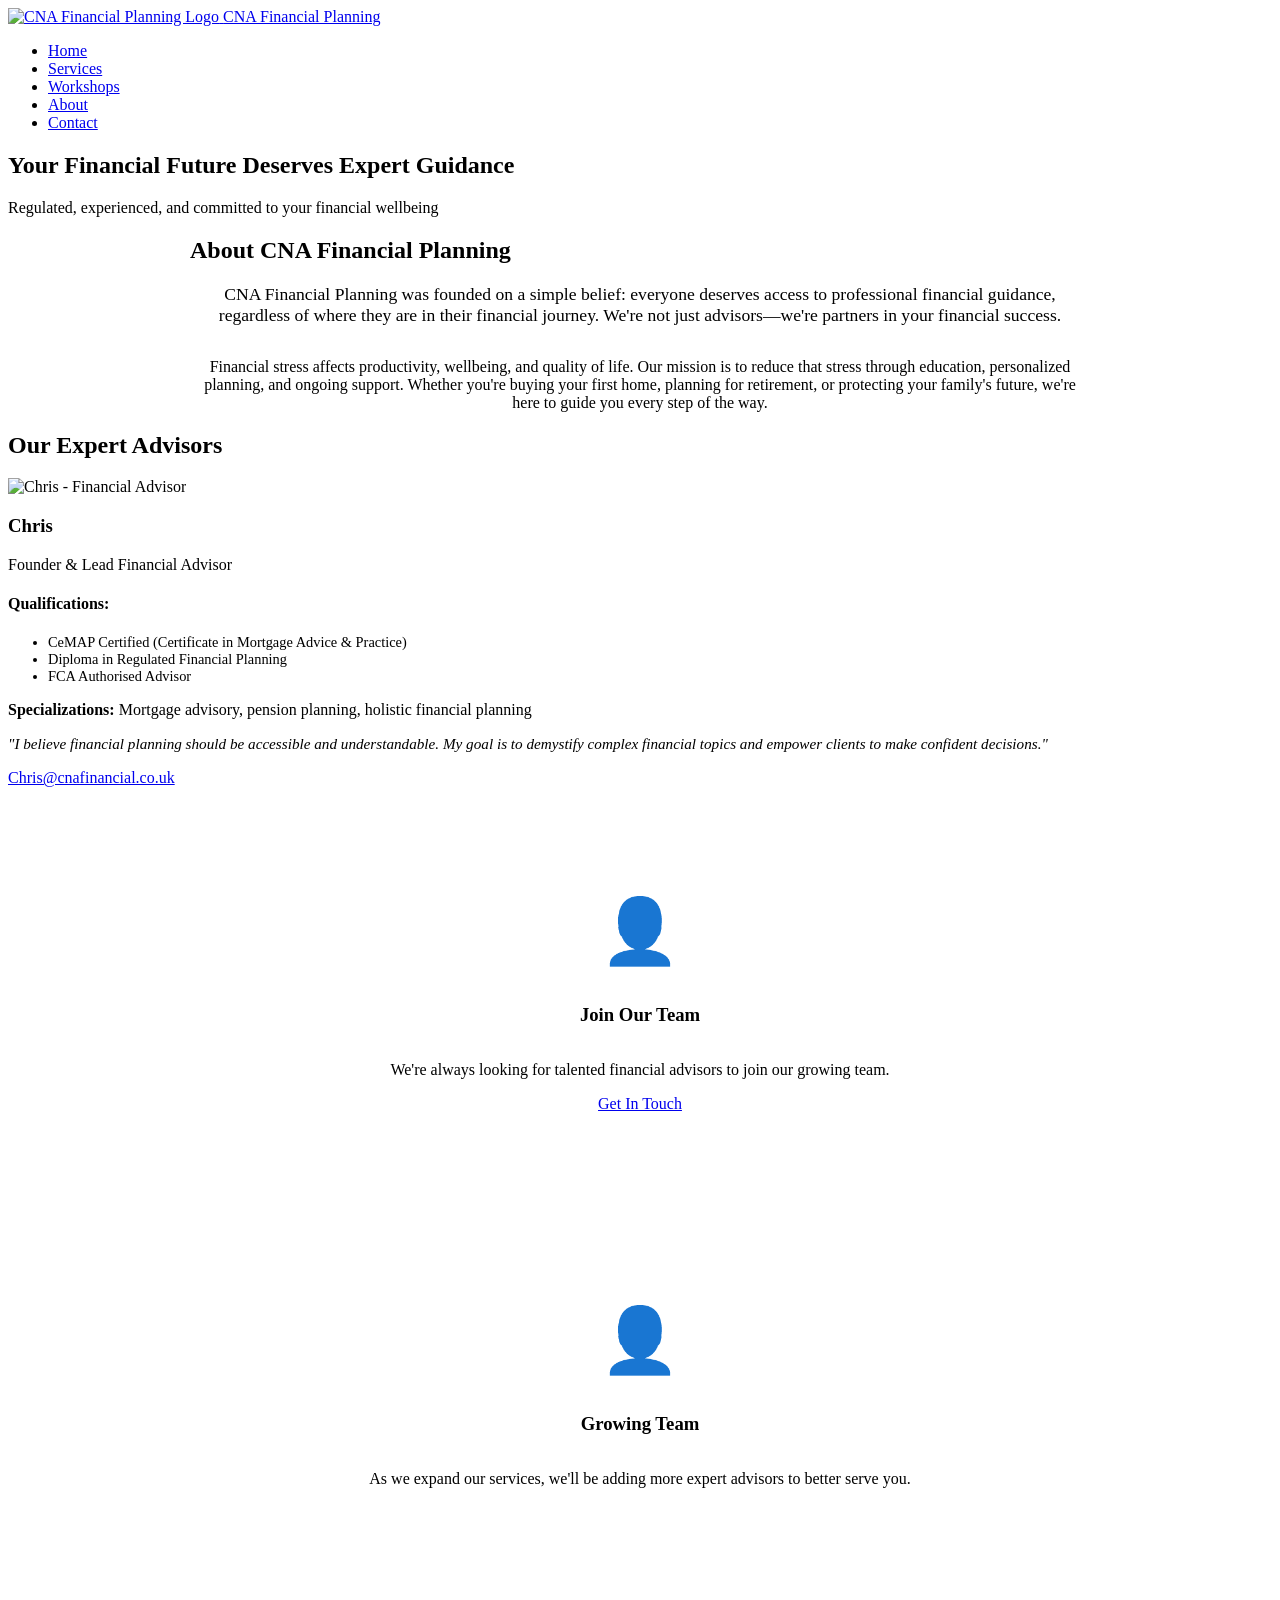
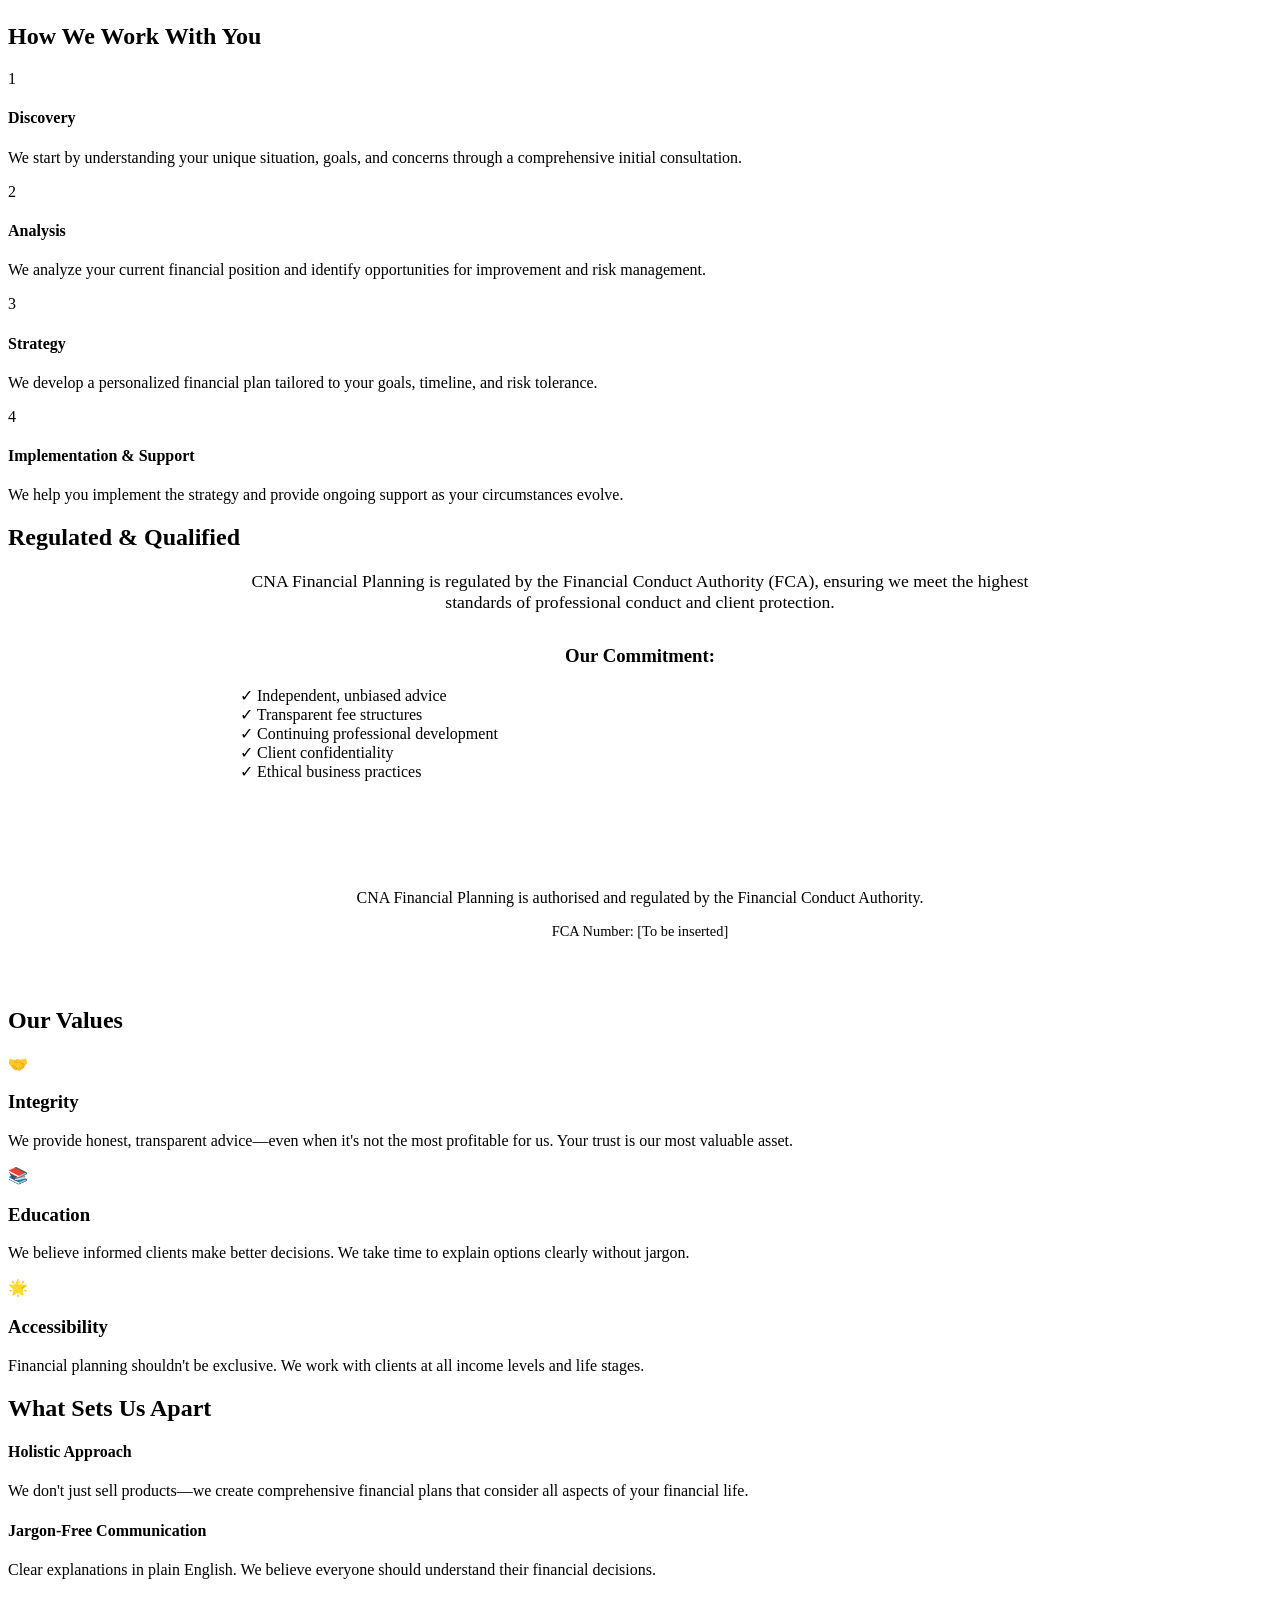
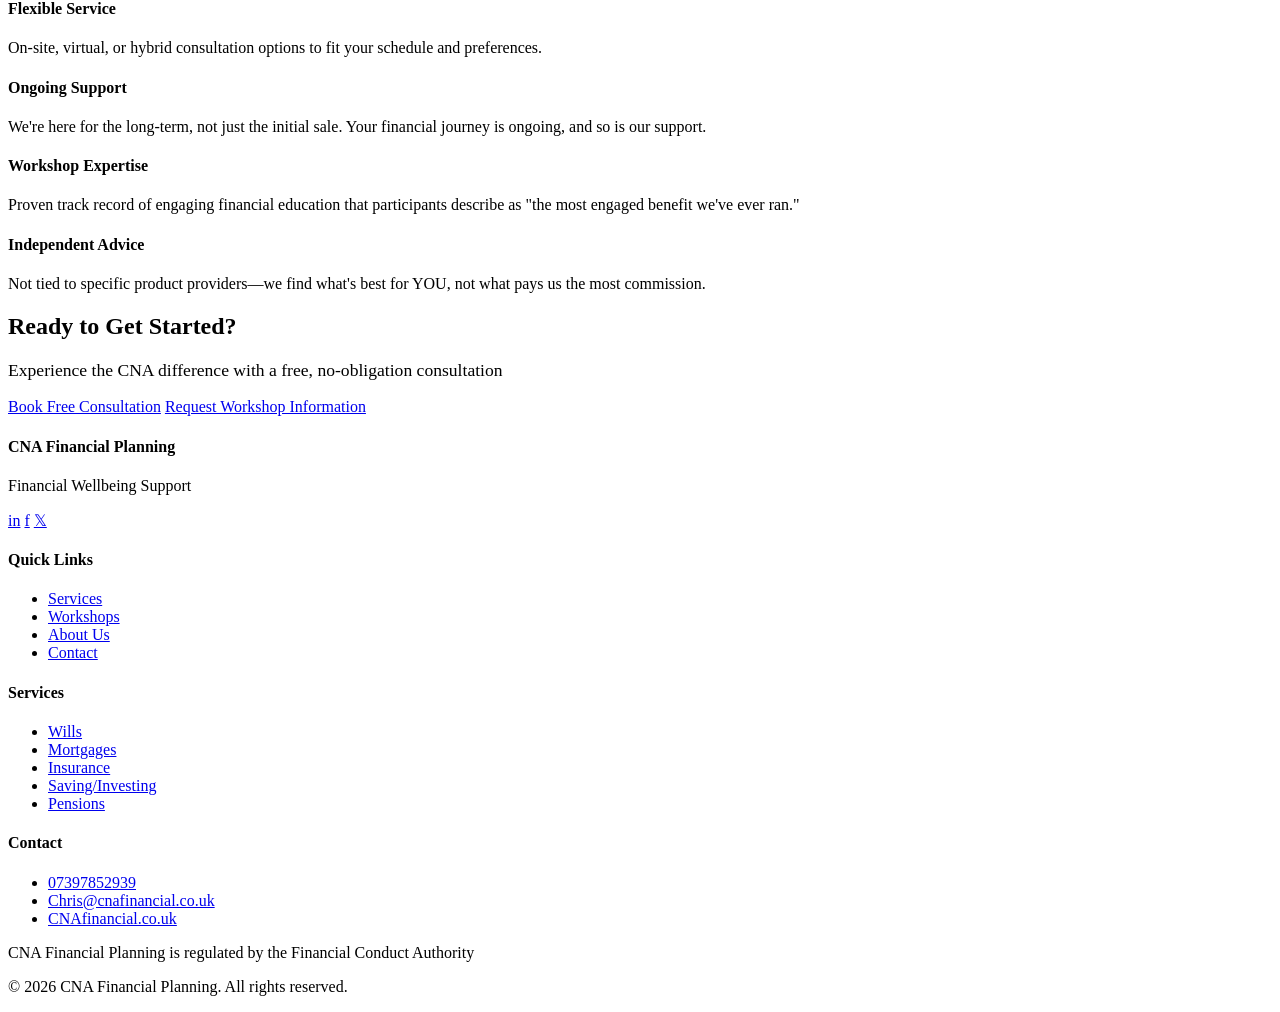
==== about.html @ c1f5520b "Add files via upload" ====
<!DOCTYPE html>
<html lang="en">
<head>
    <meta charset="UTF-8">
    <meta name="viewport" content="width=device-width, initial-scale=1.0">
    <meta name="description" content="About CNA Financial Planning - FCA regulated financial advisors committed to reducing financial stress through expert guidance and education.">
    <title>About Us | CNA Financial Planning</title>
    <link rel="stylesheet" href="css/styles.css">
    <link href="https://fonts.googleapis.com/css2?family=Montserrat:wght@700&family=Open+Sans:wght@400;600;700&display=swap" rel="stylesheet">
</head>
<body>
    <!-- Header & Navigation -->
    <header class="header">
        <div class="nav-container">
            <a href="index.html" class="logo">
                <img src="images/logo.png" alt="CNA Financial Planning Logo">
                <span>CNA Financial Planning</span>
            </a>
            <nav>
                <div class="nav-toggle">
                    <span></span>
                    <span></span>
                    <span></span>
                </div>
                <ul class="nav-menu">
                    <li><a href="index.html">Home</a></li>
                    <li><a href="services.html">Services</a></li>
                    <li><a href="workshops.html">Workshops</a></li>
                    <li><a href="about.html">About</a></li>
                    <li><a href="contact.html">Contact</a></li>
                </ul>
            </nav>
        </div>
    </header>

    <!-- Hero Section -->
    <section class="hero">
        <div class="container">
            <h1>Your Financial Future Deserves Expert Guidance</h1>
            <p>Regulated, experienced, and committed to your financial wellbeing</p>
        </div>
    </section>

    <!-- Our Story -->
    <section class="section">
        <div class="container">
            <div style="max-width: 900px; margin: 0 auto;">
                <h2 class="text-center mb-3">About CNA Financial Planning</h2>
                <p style="font-size: 1.1rem; text-align: center; color: var(--medium-grey);">
                    CNA Financial Planning was founded on a simple belief: everyone deserves access to professional financial guidance, regardless of where they are in their financial journey. We're not just advisors—we're partners in your financial success.
                </p>
                <p style="text-align: center; margin-top: 2rem;">
                    Financial stress affects productivity, wellbeing, and quality of life. Our mission is to reduce that stress through education, personalized planning, and ongoing support. Whether you're buying your first home, planning for retirement, or protecting your family's future, we're here to guide you every step of the way.
                </p>
            </div>
        </div>
    </section>

    <!-- Meet the Team -->
    <section class="section section-light">
        <div class="container">
            <h2 class="text-center mb-3">Our Expert Advisors</h2>
            
            <div class="grid grid-3">
                <div class="team-card card">
                    <img src="images/team-chris.jpg" alt="Chris - Financial Advisor" class="team-photo">
                    <h3 class="team-name">Chris</h3>
                    <p class="team-title">Founder & Lead Financial Advisor</p>
                    
                    <h4>Qualifications:</h4>
                    <ul style="text-align: left; font-size: 0.9rem;">
                        <li>CeMAP Certified (Certificate in Mortgage Advice & Practice)</li>
                        <li>Diploma in Regulated Financial Planning</li>
                        <li>FCA Authorised Advisor</li>
                    </ul>
                    
                    <p class="team-bio" style="margin-top: 1rem;">
                        <strong>Specializations:</strong> Mortgage advisory, pension planning, holistic financial planning
                    </p>
                    
                    <p style="font-style: italic; margin-top: 1rem; font-size: 0.95rem;">
                        "I believe financial planning should be accessible and understandable. My goal is to demystify complex financial topics and empower clients to make confident decisions."
                    </p>
                    
                    <p style="margin-top: 1rem;">
                        <a href="mailto:Chris@cnafinancial.co.uk">Chris@cnafinancial.co.uk</a>
                    </p>
                </div>

                <!-- Placeholder for additional team members -->
                <div class="team-card card" style="display: flex; flex-direction: column; justify-content: center; align-items: center; min-height: 400px; background-color: var(--light-grey);">
                    <div style="font-size: 4rem; color: var(--light-blue); margin-bottom: 1rem;">👤</div>
                    <h3>Join Our Team</h3>
                    <p>We're always looking for talented financial advisors to join our growing team.</p>
                    <a href="contact.html" class="btn btn-primary mt-2">Get In Touch</a>
                </div>

                <div class="team-card card" style="display: flex; flex-direction: column; justify-content: center; align-items: center; min-height: 400px; background-color: var(--light-grey);">
                    <div style="font-size: 4rem; color: var(--light-blue); margin-bottom: 1rem;">👤</div>
                    <h3>Growing Team</h3>
                    <p>As we expand our services, we'll be adding more expert advisors to better serve you.</p>
                </div>
            </div>
        </div>
    </section>

    <!-- Our Approach -->
    <section class="section">
        <div class="container">
            <h2 class="text-center mb-3">How We Work With You</h2>
            
            <div class="process-steps">
                <div class="step">
                    <div class="step-number">1</div>
                    <h4>Discovery</h4>
                    <p>We start by understanding your unique situation, goals, and concerns through a comprehensive initial consultation.</p>
                </div>
                
                <div class="step">
                    <div class="step-number">2</div>
                    <h4>Analysis</h4>
                    <p>We analyze your current financial position and identify opportunities for improvement and risk management.</p>
                </div>
                
                <div class="step">
                    <div class="step-number">3</div>
                    <h4>Strategy</h4>
                    <p>We develop a personalized financial plan tailored to your goals, timeline, and risk tolerance.</p>
                </div>
                
                <div class="step">
                    <div class="step-number">4</div>
                    <h4>Implementation & Support</h4>
                    <p>We help you implement the strategy and provide ongoing support as your circumstances evolve.</p>
                </div>
            </div>
        </div>
    </section>

    <!-- Credentials -->
    <section class="section section-navy">
        <div class="container">
            <h2 class="text-center mb-3">Regulated & Qualified</h2>
            
            <div style="max-width: 800px; margin: 0 auto; text-align: center;">
                <p style="font-size: 1.1rem; margin-bottom: 2rem;">
                    CNA Financial Planning is regulated by the Financial Conduct Authority (FCA), ensuring we meet the highest standards of professional conduct and client protection.
                </p>
                
                <div class="grid grid-2" style="margin-top: 2rem;">
                    <div>
                        <h3>Our Commitment:</h3>
                        <ul style="text-align: left; list-style: none; padding-left: 0;">
                            <li>✓ Independent, unbiased advice</li>
                            <li>✓ Transparent fee structures</li>
                            <li>✓ Continuing professional development</li>
                            <li>✓ Client confidentiality</li>
                            <li>✓ Ethical business practices</li>
                        </ul>
                    </div>
                    
                    <div>
                        <div style="background-color: rgba(255,255,255,0.1); padding: 2rem; border-radius: 6px;">
                            <h4 style="color: white;">Regulatory Statement</h4>
                            <p>CNA Financial Planning is authorised and regulated by the Financial Conduct Authority.</p>
                            <p style="font-size: 0.9rem; margin-top: 1rem;">
                                FCA Number: [To be inserted]
                            </p>
                        </div>
                    </div>
                </div>
            </div>
        </div>
    </section>

    <!-- Values -->
    <section class="section">
        <div class="container">
            <h2 class="text-center mb-3">Our Values</h2>
            
            <div class="grid grid-3">
                <div class="card">
                    <div class="card-icon">🤝</div>
                    <h3>Integrity</h3>
                    <p>We provide honest, transparent advice—even when it's not the most profitable for us. Your trust is our most valuable asset.</p>
                </div>
                
                <div class="card">
                    <div class="card-icon">📚</div>
                    <h3>Education</h3>
                    <p>We believe informed clients make better decisions. We take time to explain options clearly without jargon.</p>
                </div>
                
                <div class="card">
                    <div class="card-icon">🌟</div>
                    <h3>Accessibility</h3>
                    <p>Financial planning shouldn't be exclusive. We work with clients at all income levels and life stages.</p>
                </div>
            </div>
        </div>
    </section>

    <!-- Why Choose CNA -->
    <section class="section section-light">
        <div class="container">
            <h2 class="text-center mb-3">What Sets Us Apart</h2>
            
            <div class="grid grid-3">
                <div class="card">
                    <h4>Holistic Approach</h4>
                    <p>We don't just sell products—we create comprehensive financial plans that consider all aspects of your financial life.</p>
                </div>
                
                <div class="card">
                    <h4>Jargon-Free Communication</h4>
                    <p>Clear explanations in plain English. We believe everyone should understand their financial decisions.</p>
                </div>
                
                <div class="card">
                    <h4>Flexible Service</h4>
                    <p>On-site, virtual, or hybrid consultation options to fit your schedule and preferences.</p>
                </div>
                
                <div class="card">
                    <h4>Ongoing Support</h4>
                    <p>We're here for the long-term, not just the initial sale. Your financial journey is ongoing, and so is our support.</p>
                </div>
                
                <div class="card">
                    <h4>Workshop Expertise</h4>
                    <p>Proven track record of engaging financial education that participants describe as "the most engaged benefit we've ever ran."</p>
                </div>
                
                <div class="card">
                    <h4>Independent Advice</h4>
                    <p>Not tied to specific product providers—we find what's best for YOU, not what pays us the most commission.</p>
                </div>
            </div>
        </div>
    </section>

    <!-- CTA -->
    <section class="section section-navy">
        <div class="container text-center">
            <h2 class="mb-2">Ready to Get Started?</h2>
            <p class="mb-3" style="font-size: 1.1rem;">Experience the CNA difference with a free, no-obligation consultation</p>
            <div class="hero-buttons">
                <a href="contact.html" class="btn btn-primary">Book Free Consultation</a>
                <a href="workshops.html" class="btn btn-white">Request Workshop Information</a>
            </div>
        </div>
    </section>

    <!-- Footer -->
    <footer class="footer">
        <div class="container">
            <div class="footer-content">
                <div>
                    <h4>CNA Financial Planning</h4>
                    <p>Financial Wellbeing Support</p>
                    <div class="social-links">
                        <a href="#" aria-label="LinkedIn">in</a>
                        <a href="#" aria-label="Facebook">f</a>
                        <a href="#" aria-label="Twitter">𝕏</a>
                    </div>
                </div>
                <div>
                    <h4>Quick Links</h4>
                    <ul>
                        <li><a href="services.html">Services</a></li>
                        <li><a href="workshops.html">Workshops</a></li>
                        <li><a href="about.html">About Us</a></li>
                        <li><a href="contact.html">Contact</a></li>
                    </ul>
                </div>
                <div>
                    <h4>Services</h4>
                    <ul>
                        <li><a href="services.html#wills">Wills</a></li>
                        <li><a href="services.html#mortgages">Mortgages</a></li>
                        <li><a href="services.html#insurance">Insurance</a></li>
                        <li><a href="services.html#investing">Saving/Investing</a></li>
                        <li><a href="services.html#pensions">Pensions</a></li>
                    </ul>
                </div>
                <div>
                    <h4>Contact</h4>
                    <ul>
                        <li><a href="tel:07397852939">07397852939</a></li>
                        <li><a href="mailto:Chris@cnafinancial.co.uk">Chris@cnafinancial.co.uk</a></li>
                        <li><a href="https://CNAfinancial.co.uk">CNAfinancial.co.uk</a></li>
                    </ul>
                </div>
            </div>
            <div class="footer-bottom">
                <p>CNA Financial Planning is regulated by the Financial Conduct Authority</p>
                <p>&copy; 2026 CNA Financial Planning. All rights reserved.</p>
            </div>
        </div>
    </footer>

    <script src="js/script.js"></script>
</body>
</html>
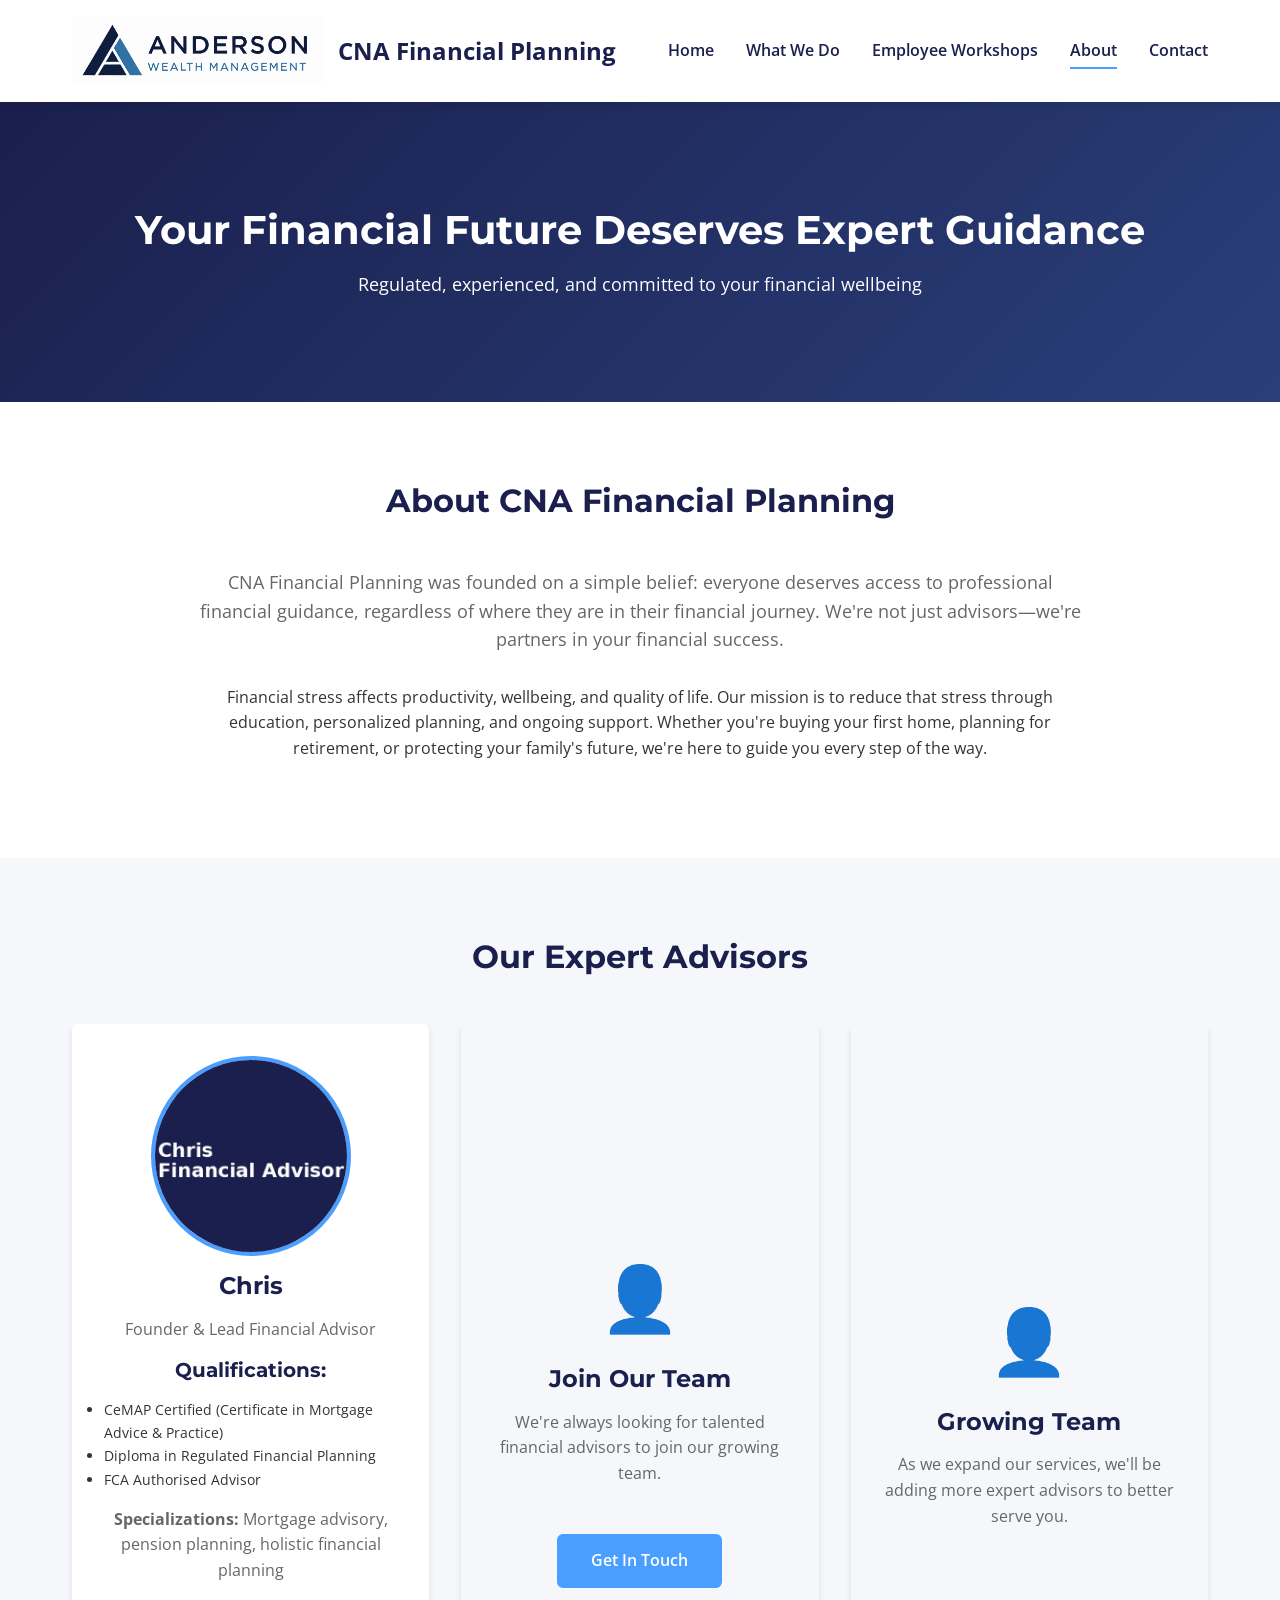
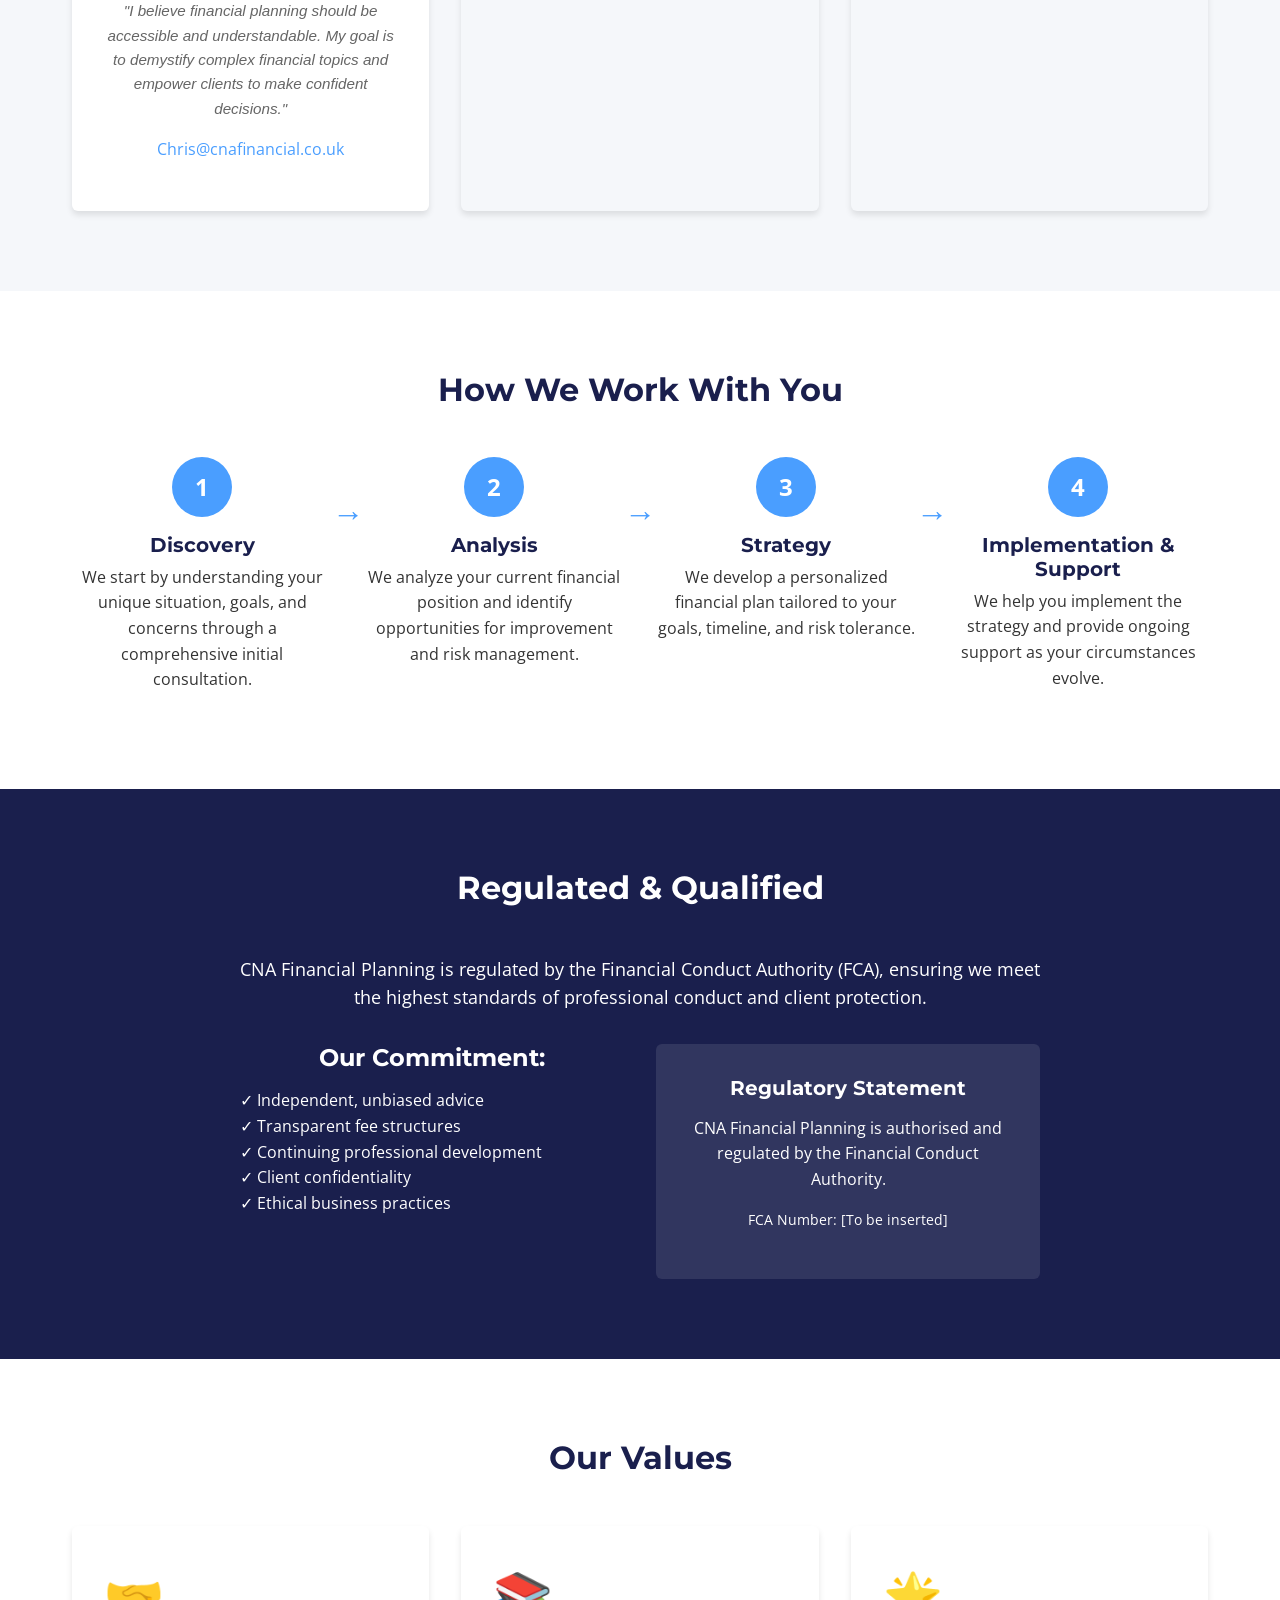
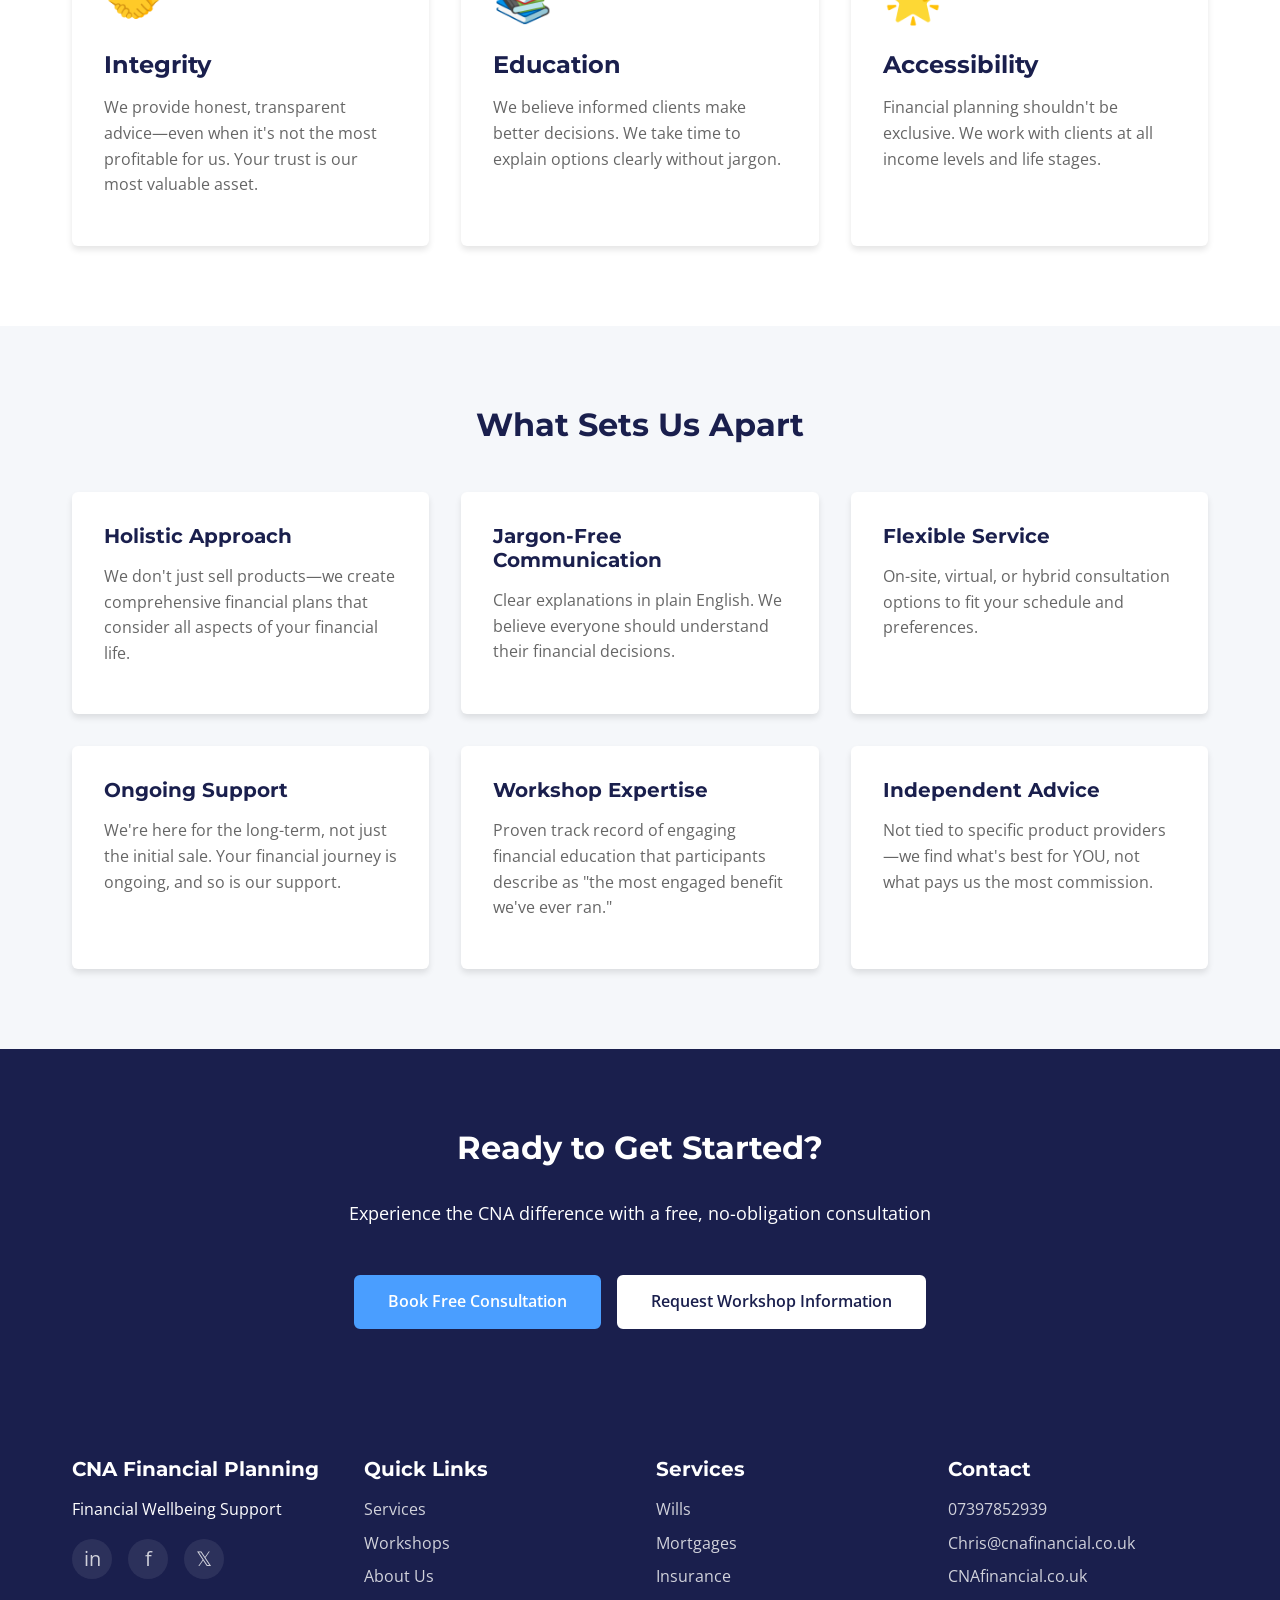
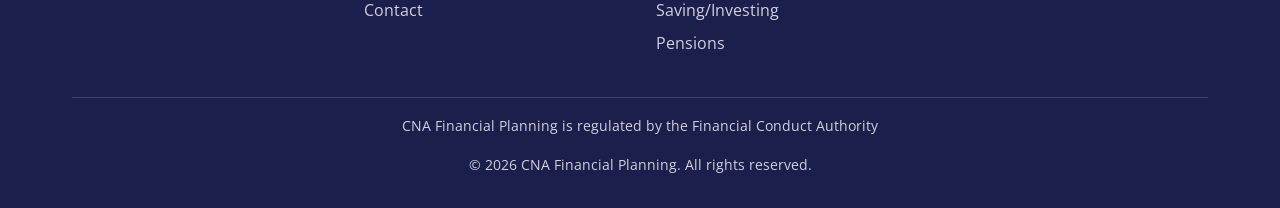
==== commit 35f50bbf: "Add files via upload" ====
--- a/about.html
+++ b/about.html
@@ -24,8 +24,8 @@
                 </div>
                 <ul class="nav-menu">
                     <li><a href="index.html">Home</a></li>
-                    <li><a href="services.html">Services</a></li>
-                    <li><a href="workshops.html">Workshops</a></li>
+                    <li><a href="services.html">What We Do</a></li>
+                    <li><a href="workshops.html">Employee Workshops</a></li>
                     <li><a href="about.html">About</a></li>
                     <li><a href="contact.html">Contact</a></li>
                 </ul>
--- a/css/styles.css
+++ b/css/styles.css
@@ -0,0 +1,932 @@
+/* Anderson Wealth Management - Main Stylesheet */
+
+/* ===== CSS VARIABLES ===== */
+:root {
+    --primary-navy: #1a1f4d;
+    --white: #ffffff;
+    --light-blue: #4a9eff;
+    --light-grey: #f5f7fa;
+    --dark-grey: #333333;
+    --medium-grey: #666666;
+    --border-radius: 6px;
+    --transition: all 0.3s ease;
+}
+
+/* ===== RESET & BASE STYLES ===== */
+* {
+    margin: 0;
+    padding: 0;
+    box-sizing: border-box;
+}
+
+body {
+    font-family: 'Open Sans', 'Segoe UI', Tahoma, Geneva, Verdana, sans-serif;
+    color: var(--dark-grey);
+    line-height: 1.6;
+    font-size: 16px;
+}
+
+h1, h2, h3, h4, h5, h6 {
+    font-family: 'Montserrat', 'Arial', sans-serif;
+    font-weight: 700;
+    line-height: 1.2;
+    margin-bottom: 1rem;
+    color: var(--primary-navy);
+}
+
+h1 { font-size: 2.5rem; }
+h2 { font-size: 2rem; }
+h3 { font-size: 1.5rem; }
+h4 { font-size: 1.25rem; }
+
+p { margin-bottom: 1rem; }
+
+a {
+    color: var(--light-blue);
+    text-decoration: none;
+    transition: var(--transition);
+}
+
+a:hover {
+    color: var(--primary-navy);
+}
+
+img {
+    max-width: 100%;
+    height: auto;
+    display: block;
+}
+
+/* ===== HEADER & NAVIGATION ===== */
+.header {
+    background-color: var(--white);
+    box-shadow: 0 2px 10px rgba(0,0,0,0.1);
+    position: sticky;
+    top: 0;
+    z-index: 1000;
+    padding: 1rem 0;
+}
+
+.nav-container {
+    max-width: 1200px;
+    margin: 0 auto;
+    padding: 0 2rem;
+    display: flex;
+    justify-content: space-between;
+    align-items: center;
+}
+
+.logo {
+    display: flex;
+    align-items: center;
+    font-size: 1.5rem;
+    font-weight: 700;
+    color: var(--primary-navy);
+}
+
+.logo img {
+    height: 50px;
+    margin-right: 0.75rem;
+}
+
+@media (min-width: 768px) {
+    .logo img {
+        height: 70px;
+    }
+}
+
+.nav-menu {
+    display: flex;
+    list-style: none;
+    gap: 2rem;
+    align-items: center;
+}
+
+.nav-menu a {
+    color: var(--primary-navy);
+    font-weight: 600;
+    padding: 0.5rem 0;
+    position: relative;
+}
+
+.nav-menu a::after {
+    content: '';
+    position: absolute;
+    bottom: 0;
+    left: 0;
+    width: 0;
+    height: 2px;
+    background-color: var(--light-blue);
+    transition: var(--transition);
+}
+
+.nav-menu a:hover::after,
+.nav-menu a.active::after {
+    width: 100%;
+}
+
+.nav-toggle {
+    display: none;
+    flex-direction: column;
+    cursor: pointer;
+}
+
+.nav-toggle span {
+    width: 25px;
+    height: 3px;
+    background-color: var(--primary-navy);
+    margin: 3px 0;
+    transition: var(--transition);
+}
+
+/* ===== BUTTONS ===== */
+.btn {
+    display: inline-block;
+    padding: 12px 32px;
+    border-radius: var(--border-radius);
+    font-weight: 600;
+    text-align: center;
+    cursor: pointer;
+    border: 2px solid transparent;
+    transition: var(--transition);
+    font-size: 1rem;
+}
+
+.btn-primary {
+    background-color: var(--light-blue);
+    color: var(--white);
+    border-color: var(--light-blue);
+}
+
+.btn-primary:hover {
+    background-color: #3a8eef;
+    border-color: #3a8eef;
+    color: var(--white);
+}
+
+.btn-secondary {
+    background-color: transparent;
+    color: var(--primary-navy);
+    border-color: var(--primary-navy);
+}
+
+.btn-secondary:hover {
+    background-color: var(--primary-navy);
+    color: var(--white);
+}
+
+.btn-white {
+    background-color: var(--white);
+    color: var(--primary-navy);
+    border-color: var(--white);
+}
+
+.btn-white:hover {
+    background-color: transparent;
+    color: var(--white);
+    border-color: var(--white);
+}
+
+/* ===== CONTAINER & SECTIONS ===== */
+.container {
+    max-width: 1200px;
+    margin: 0 auto;
+    padding: 0 2rem;
+}
+
+.section {
+    padding: 5rem 0;
+}
+
+.section-navy {
+    background-color: var(--primary-navy);
+    color: var(--white);
+}
+
+.section-navy h2,
+.section-navy h3,
+.section-navy h4 {
+    color: var(--white);
+}
+
+.section-light {
+    background-color: var(--light-grey);
+}
+
+.text-center {
+    text-align: center;
+}
+
+.mb-1 { margin-bottom: 1rem; }
+.mb-2 { margin-bottom: 2rem; }
+.mb-3 { margin-bottom: 3rem; }
+
+/* ===== HERO SECTION ===== */
+
+/* ===== HERO SECTION ===== */
+.hero-home {
+    background-image: url('../images/couple-walking-beach.jpg');
+}
+/* ADD THIS NEW SECTION */
+
+.hero:not(.hero-home) {
+    background: linear-gradient(135deg, var(--primary-navy) 0%, #2a3f7a 100%);
+    min-height: 300px;  /* Much smaller than home page */
+    padding: 4rem 0;
+    align-items: center;  /* Center content instead of bottom */
+    justify-content: center;
+    text-align: center;
+}
+
+.hero:not(.hero-home) .container {
+    display: block;  /* Override the flex layout */
+    text-align: center;
+}
+
+.hero:not(.hero-home) h1 {
+    color: var(--white);
+    font-size: 2.5rem;
+    margin-bottom: 1rem;
+}
+
+.hero:not(.hero-home) p {
+    color: var(--white);
+    font-size: 1.1rem;
+    margin-bottom: 0;
+}
+
+.hero {
+    background-size: cover;
+    background-position: center 30%;
+    background-repeat: no-repeat;
+    min-height: 650px;
+    display: flex;
+    align-items: flex-end;
+    position: relative;
+}
+
+.hero-box {
+    background-color: var(--primary-navy);
+    padding: 2.5rem;
+    border-radius: var(--border-radius);
+    max-width: 500px;
+    box-shadow: 0 10px 40px rgba(0,0,0,0.4);
+    margin-bottom: 2.5rem;
+    color: var(--white);
+    opacity: 0.75;  /* ADD THIS - controls box opacity (0.0 to 1.0) */
+    margin-left: 0;  /* ADD THIS - controls left position */
+}
+
+.hero .container {
+    display: flex;
+    justify-content: flex-start;  /* Aligns box to the left */
+    align-items: flex-end;  /* Keeps it at the bottom */
+    height: 100%;
+    margin: 0;  /* ADD THIS LINE */
+    padding-left: 2rem;  /* ADD THIS LINE */
+    padding-right: 2rem;  /* ADD THIS LINE */
+}
+
+.hero-box h1 {
+    color: var(--white);
+    font-size: 2.25rem;
+    margin-bottom: 1rem;
+    line-height: 1.2;
+}
+
+.hero-box p {
+    font-size: 1.1rem;
+    margin-bottom: 0;
+    line-height: 1.6;
+    color: var(--white);
+}
+
+/* ===== INTRO SECTION ===== */
+.intro-section {
+    background: linear-gradient(135deg, var(--primary-navy) 0%, #2a3f7a 100%);
+    color: var(--white);
+    padding: 5rem 0;
+    text-align: center;
+}
+
+.intro-section h2 {
+    color: var(--white);
+    font-size: 2.5rem;
+    margin-bottom: 1.5rem;
+}
+
+.intro-section p {
+    font-size: 1.25rem;
+    margin-bottom: 2rem;
+    max-width: 800px;
+    margin-left: auto;
+    margin-right: auto;
+}
+
+.hero-buttons {
+    display: flex;
+    gap: 1rem;
+    justify-content: center;
+    flex-wrap: wrap;
+}
+
+/* ===== STATISTICS BAR ===== */
+.stats-bar {
+    background-color: var(--dark-grey);
+    color: var(--white);
+    padding: 2rem 0;
+    text-align: center;
+}
+
+.stats-content {
+    display: flex;
+    justify-content: center;
+    align-items: center;
+    flex-wrap: wrap;
+    gap: 3rem;
+}
+
+.stat-item {
+    display: flex;
+    align-items: center;
+    gap: 1rem;
+}
+
+.stat-icon {
+    font-size: 3rem;
+}
+
+/* ===== GRID LAYOUTS ===== */
+.grid {
+    display: grid;
+    gap: 2rem;
+}
+
+.grid-2 { grid-template-columns: repeat(2, 1fr); }
+.grid-3 { grid-template-columns: repeat(3, 1fr); }
+.grid-4 { grid-template-columns: repeat(4, 1fr); }
+.grid-5 { grid-template-columns: repeat(5, 1fr); }
+
+/* ===== CARDS ===== */
+.card {
+    background-color: var(--white);
+    border-radius: var(--border-radius);
+    padding: 2rem;
+    box-shadow: 0 4px 6px rgba(0,0,0,0.1);
+    transition: var(--transition);
+    height: 100%;
+}
+
+.card:hover {
+    transform: translateY(-5px);
+    box-shadow: 0 8px 15px rgba(0,0,0,0.15);
+}
+
+.card-icon {
+    font-size: 3rem;
+    color: var(--light-blue);
+    margin-bottom: 1rem;
+}
+
+.card h3 {
+    margin-bottom: 1rem;
+}
+
+.card p {
+    color: var(--medium-grey);
+    margin-bottom: 1rem;
+}
+
+.card-link {
+    color: var(--light-blue);
+    font-weight: 600;
+    display: inline-flex;
+    align-items: center;
+    gap: 0.5rem;
+}
+
+.card-link:hover {
+    gap: 0.75rem;
+}
+
+/* ===== FORMS ===== */
+.form-group {
+    margin-bottom: 1.5rem;
+}
+
+.form-group label {
+    display: block;
+    margin-bottom: 0.5rem;
+    font-weight: 600;
+    color: var(--primary-navy);
+}
+
+.form-control {
+    width: 100%;
+    padding: 0.75rem;
+    border: 2px solid var(--light-grey);
+    border-radius: var(--border-radius);
+    font-size: 1rem;
+    transition: var(--transition);
+}
+
+.form-control:focus {
+    outline: none;
+    border-color: var(--light-blue);
+}
+
+textarea.form-control {
+    min-height: 120px;
+    resize: vertical;
+}
+
+select.form-control {
+    cursor: pointer;
+}
+
+.checkbox-group {
+    display: flex;
+    align-items: flex-start;
+    gap: 0.5rem;
+}
+
+.checkbox-group input[type="checkbox"] {
+    margin-top: 0.25rem;
+}
+
+.required {
+    color: #e74c3c;
+}
+
+/* ===== TESTIMONIALS ===== */
+.testimonial {
+    background-color: var(--white);
+    padding: 3rem;
+    border-radius: var(--border-radius);
+    text-align: center;
+    max-width: 800px;
+    margin: 0 auto;
+    box-shadow: 0 4px 6px rgba(0,0,0,0.1);
+}
+
+.testimonial blockquote {
+    font-size: 1.5rem;
+    font-style: italic;
+    color: var(--primary-navy);
+    margin-bottom: 1rem;
+    line-height: 1.6;
+}
+
+.testimonial cite {
+    font-style: normal;
+    color: var(--medium-grey);
+    font-weight: 600;
+}
+
+/* ===== TEAM CARDS ===== */
+.team-card {
+    text-align: center;
+}
+
+.team-photo {
+    width: 200px;
+    height: 200px;
+    border-radius: 50%;
+    margin: 0 auto 1rem;
+    object-fit: cover;
+    border: 4px solid var(--light-blue);
+}
+
+.team-name {
+    color: var(--primary-navy);
+    margin-bottom: 0.25rem;
+}
+
+.team-title {
+    color: var(--light-blue);
+    font-size: 1rem;
+    margin-bottom: 1rem;
+}
+
+.team-bio {
+    color: var(--medium-grey);
+}
+
+/* ===== PROCESS STEPS ===== */
+.process-steps {
+    display: grid;
+    grid-template-columns: repeat(4, 1fr);
+    gap: 2rem;
+    margin-top: 3rem;
+}
+
+.step {
+    text-align: center;
+    position: relative;
+}
+
+.step-number {
+    width: 60px;
+    height: 60px;
+    background-color: var(--light-blue);
+    color: var(--white);
+    border-radius: 50%;
+    display: flex;
+    align-items: center;
+    justify-content: center;
+    font-size: 1.5rem;
+    font-weight: 700;
+    margin: 0 auto 1rem;
+}
+
+.step h4 {
+    margin-bottom: 0.5rem;
+}
+
+.step::after {
+    content: '→';
+    position: absolute;
+    top: 30px;
+    right: -2rem;
+    font-size: 2rem;
+    color: var(--light-blue);
+}
+
+.step:last-child::after {
+    display: none;
+}
+
+/* ===== FOOTER ===== */
+.footer {
+    background-color: var(--primary-navy);
+    color: var(--white);
+    padding: 3rem 0 1rem;
+}
+
+.footer-content {
+    display: grid;
+    grid-template-columns: repeat(4, 1fr);
+    gap: 2rem;
+    margin-bottom: 2rem;
+}
+
+.footer h4 {
+    color: var(--white);
+    margin-bottom: 1rem;
+}
+
+.footer ul {
+    list-style: none;
+}
+
+.footer ul li {
+    margin-bottom: 0.5rem;
+}
+
+.footer a {
+    color: var(--white);
+    opacity: 0.8;
+}
+
+.footer a:hover {
+    opacity: 1;
+}
+
+.footer-bottom {
+    border-top: 1px solid rgba(255,255,255,0.2);
+    padding-top: 1rem;
+    text-align: center;
+    font-size: 0.9rem;
+    opacity: 0.8;
+}
+
+.social-links {
+    display: flex;
+    gap: 1rem;
+    margin-top: 1rem;
+}
+
+.social-links a {
+    width: 40px;
+    height: 40px;
+    background-color: rgba(255,255,255,0.1);
+    border-radius: 50%;
+    display: flex;
+    align-items: center;
+    justify-content: center;
+    font-size: 1.25rem;
+}
+
+.social-links a:hover {
+    background-color: var(--light-blue);
+}
+
+/* ===== CONTACT INFO ===== */
+.contact-methods {
+    display: grid;
+    grid-template-columns: repeat(3, 1fr);
+    gap: 2rem;
+    margin-bottom: 3rem;
+}
+
+.contact-card {
+    text-align: center;
+    padding: 2rem;
+    background-color: var(--white);
+    border-radius: var(--border-radius);
+    box-shadow: 0 2px 4px rgba(0,0,0,0.1);
+}
+
+.contact-icon {
+    font-size: 3rem;
+    color: var(--light-blue);
+    margin-bottom: 1rem;
+}
+
+.contact-card h3 {
+    margin-bottom: 0.5rem;
+}
+
+.contact-card a {
+    color: var(--primary-navy);
+    font-weight: 600;
+    font-size: 1.25rem;
+}
+
+/* ===== FAQ ===== */
+.faq-item {
+    background-color: var(--white);
+    border-radius: var(--border-radius);
+    margin-bottom: 1rem;
+    overflow: hidden;
+    box-shadow: 0 2px 4px rgba(0,0,0,0.1);
+}
+
+.faq-question {
+    padding: 1.5rem;
+    cursor: pointer;
+    display: flex;
+    justify-content: space-between;
+    align-items: center;
+    font-weight: 600;
+    color: var(--primary-navy);
+    background-color: var(--white);
+    transition: var(--transition);
+}
+
+.faq-question:hover {
+    background-color: var(--light-grey);
+}
+
+.faq-answer {
+    padding: 0 1.5rem 1.5rem;
+    color: var(--medium-grey);
+    display: none;
+}
+
+.faq-answer.active {
+    display: block;
+}
+
+.faq-toggle {
+    font-size: 1.5rem;
+    color: var(--light-blue);
+    transition: var(--transition);
+}
+
+.faq-item.active .faq-toggle {
+    transform: rotate(45deg);
+}
+
+/* ===== SERVICE DETAIL BLOCKS ===== */
+.service-detail {
+    display: grid;
+    grid-template-columns: 1fr 1fr;
+    gap: 3rem;
+    align-items: center;
+    margin-bottom: 4rem;
+}
+
+.service-detail:nth-child(even) .service-image {
+    order: 2;
+}
+
+.service-image {
+    border-radius: var(--border-radius);
+    overflow: hidden;
+}
+
+.service-image img {
+    width: 100%;
+    height: 400px;
+    object-fit: cover;
+}
+
+.service-content ul {
+    list-style: none;
+    margin: 1rem 0;
+}
+
+.service-content ul li {
+    padding-left: 1.5rem;
+    margin-bottom: 0.5rem;
+    position: relative;
+}
+
+.service-content ul li::before {
+    content: '✓';
+    position: absolute;
+    left: 0;
+    color: var(--light-blue);
+    font-weight: 700;
+}
+
+.warning-box {
+    background-color: #fff3cd;
+    border-left: 4px solid #ffc107;
+    padding: 1rem;
+    margin: 1rem 0;
+    border-radius: var(--border-radius);
+}
+
+/* ===== WORKSHOP CARDS ===== */
+.workshop-card {
+    background-color: var(--white);
+    border-radius: var(--border-radius);
+    padding: 2rem;
+    box-shadow: 0 4px 6px rgba(0,0,0,0.1);
+}
+
+.workshop-duration {
+    display: inline-block;
+    background-color: var(--light-blue);
+    color: var(--white);
+    padding: 0.25rem 1rem;
+    border-radius: 20px;
+    font-size: 0.9rem;
+    margin-bottom: 1rem;
+}
+
+.workshop-card ul {
+    list-style: none;
+    margin: 1rem 0;
+}
+
+.workshop-card ul li {
+    padding-left: 1.5rem;
+    margin-bottom: 0.5rem;
+    position: relative;
+}
+
+.workshop-card ul li::before {
+    content: '•';
+    position: absolute;
+    left: 0;
+    color: var(--light-blue);
+    font-weight: 700;
+    font-size: 1.5rem;
+    line-height: 1;
+}
+
+.workshop-ideal {
+    background-color: var(--light-grey);
+    padding: 1rem;
+    border-radius: var(--border-radius);
+    font-style: italic;
+    margin-top: 1rem;
+}
+
+/* ===== RESPONSIVE DESIGN ===== */
+@media (max-width: 1024px) {
+    .grid-4,
+    .grid-5 {
+        grid-template-columns: repeat(2, 1fr);
+    }
+
+    .process-steps {
+        grid-template-columns: repeat(2, 1fr);
+    }
+
+    .step::after {
+        display: none;
+    }
+}
+
+@media (max-width: 768px) {
+    h1 { font-size: 2rem; }
+    h2 { font-size: 1.75rem; }
+    h3 { font-size: 1.25rem; }
+
+    .section {
+        padding: 3rem 0;
+    }
+
+    .nav-menu {
+        position: fixed;
+        left: -100%;
+        top: 70px;
+        flex-direction: column;
+        background-color: var(--white);
+        width: 100%;
+        text-align: center;
+        transition: var(--transition);
+        box-shadow: 0 10px 27px rgba(0,0,0,0.1);
+        padding: 2rem 0;
+        gap: 1rem;
+    }
+
+    .nav-menu.active {
+        left: 0;
+    }
+
+    .nav-toggle {
+        display: flex;
+    }
+
+    .grid-2,
+    .grid-3,
+    .grid-4,
+    .grid-5 {
+        grid-template-columns: 1fr;
+    }
+
+    .hero {
+        min-height: 500px;
+    }
+
+    .hero-box {
+        padding: 2rem 1.5rem;
+        margin-bottom: 2rem;
+        max-width: 100%;
+    }
+
+    .hero-box h1 {
+        font-size: 1.75rem;
+    }
+
+    .hero-box p {
+        font-size: 1rem;
+    }
+
+    .intro-section {
+        padding: 3rem 0;
+    }
+
+    .intro-section h2 {
+        font-size: 1.75rem;
+    }
+
+    .intro-section p {
+        font-size: 1rem;
+    }
+
+    .hero-buttons {
+        flex-direction: column;
+    }
+
+    .hero-buttons .btn {
+        width: 100%;
+    }
+
+    .stats-content {
+        flex-direction: column;
+        gap: 1.5rem;
+    }
+
+    .footer-content {
+        grid-template-columns: 1fr;
+    }
+
+    .contact-methods {
+        grid-template-columns: 1fr;
+    }
+
+    .service-detail {
+        grid-template-columns: 1fr;
+    }
+
+    .service-detail:nth-child(even) .service-image {
+        order: 1;
+    }
+
+    .process-steps {
+        grid-template-columns: 1fr;
+    }
+
+    .container {
+        padding: 0 1rem;
+    }
+}
+
+/* ===== UTILITY CLASSES ===== */
+.text-light { color: var(--white) !important; }
+.bg-navy { background-color: var(--primary-navy) !important; }
+.bg-light { background-color: var(--light-grey) !important; }
+.bg-white { background-color: var(--white) !important; }
+
+.mt-1 { margin-top: 1rem; }
+.mt-2 { margin-top: 2rem; }
+.mt-3 { margin-top: 3rem; }
+
+.pt-0 { padding-top: 0 !important; }
+.pb-0 { padding-bottom: 0 !important; }
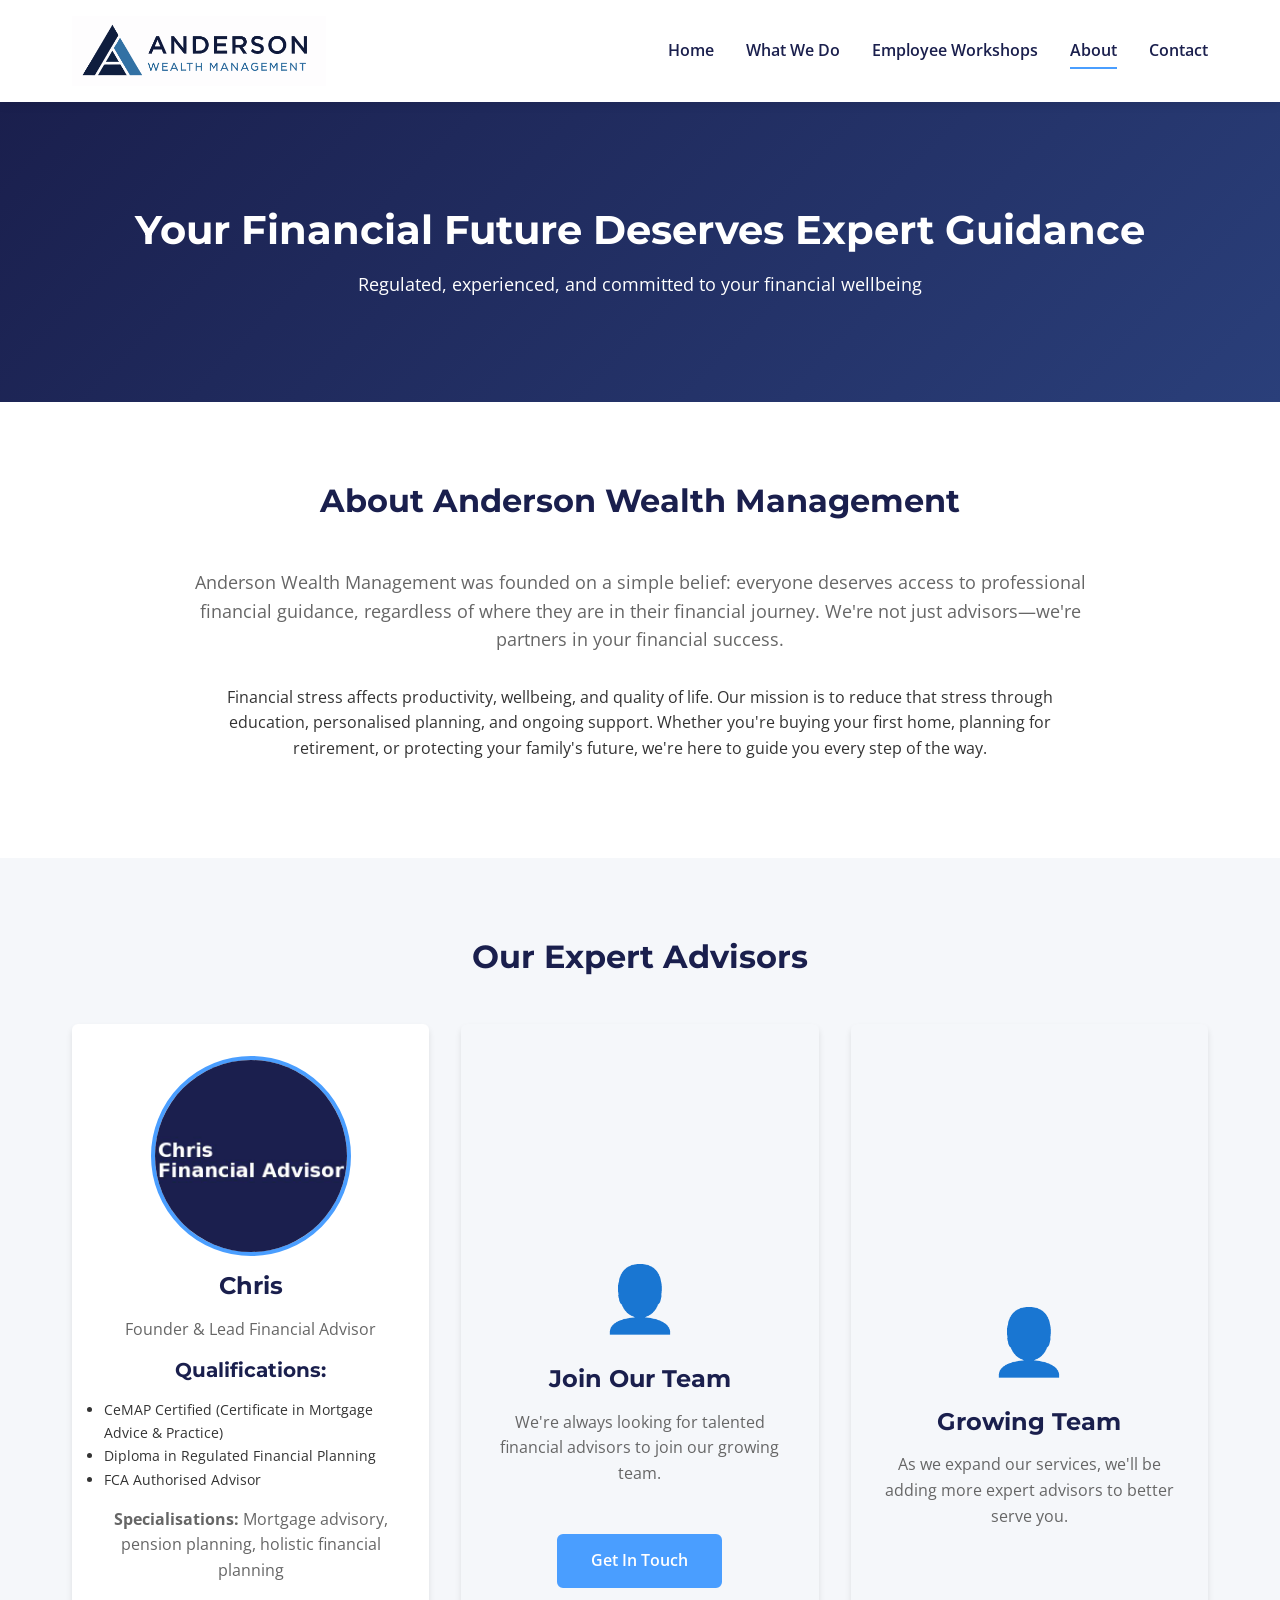
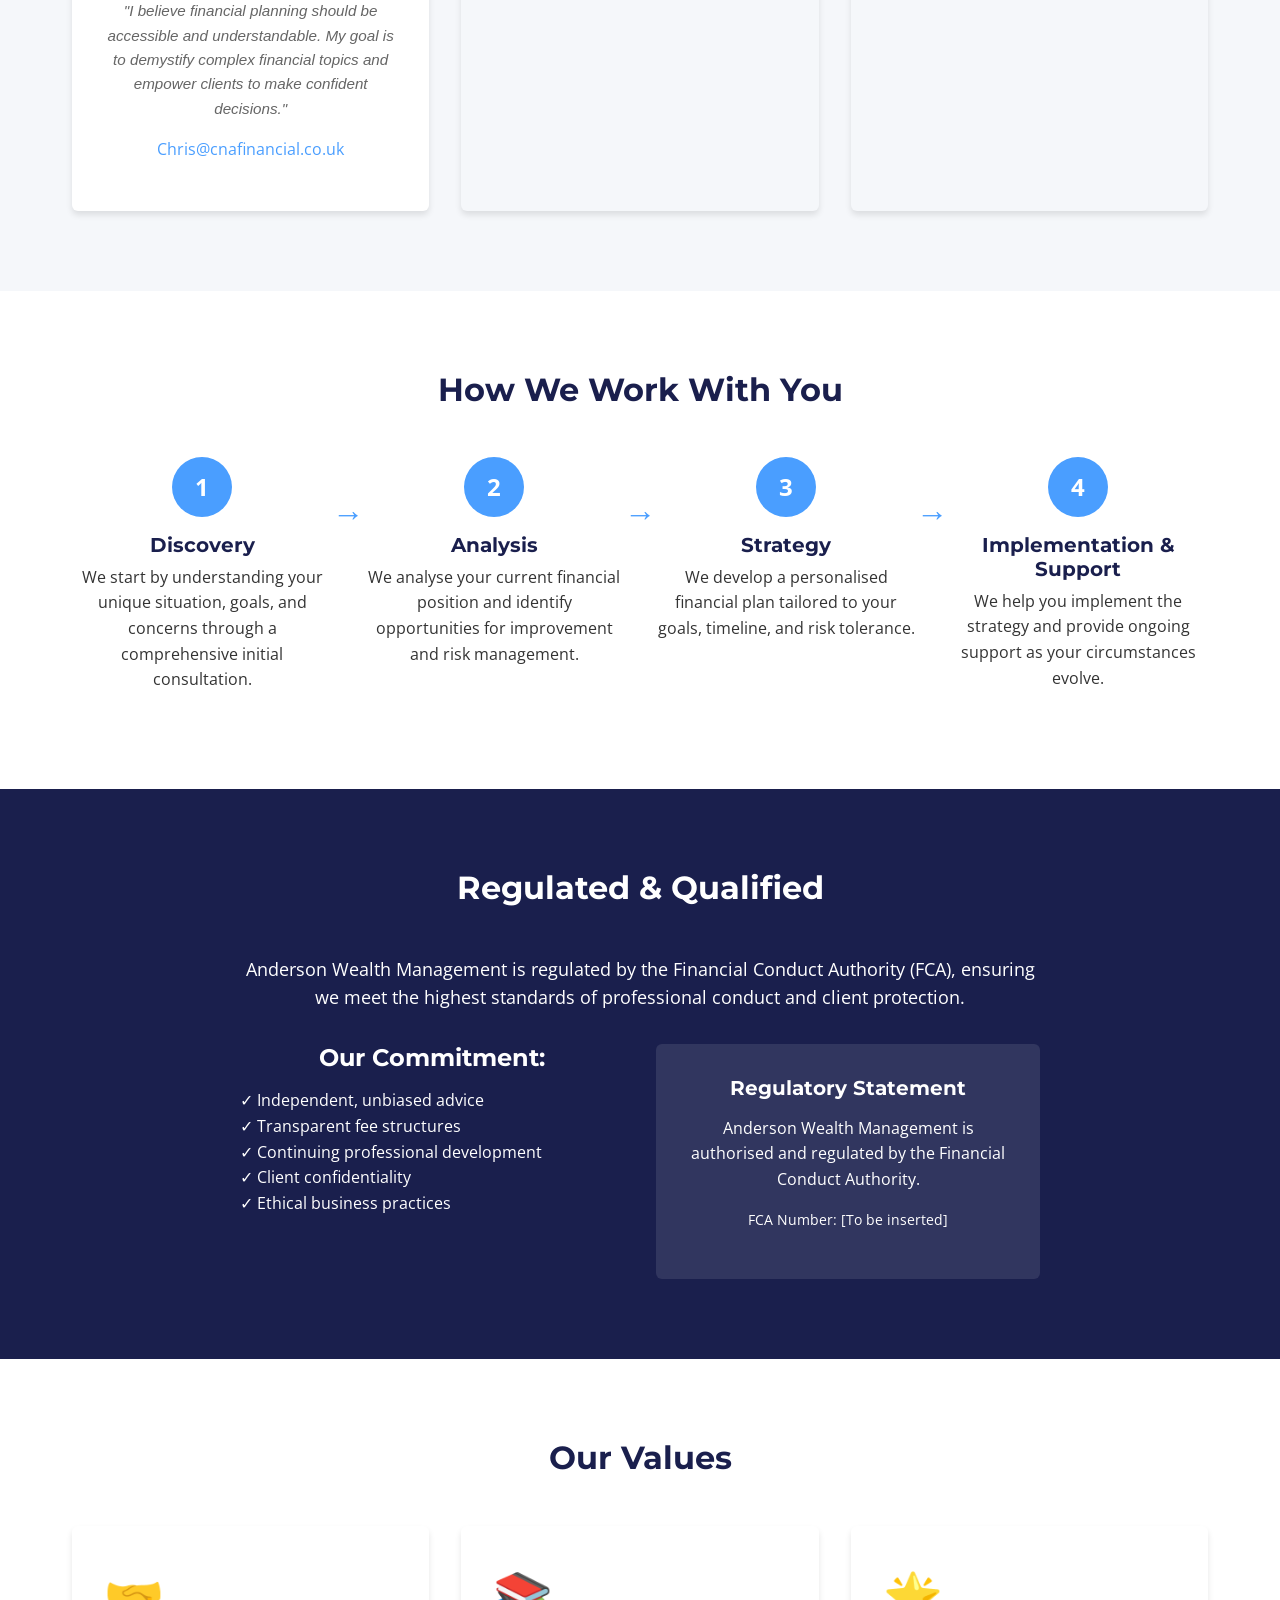
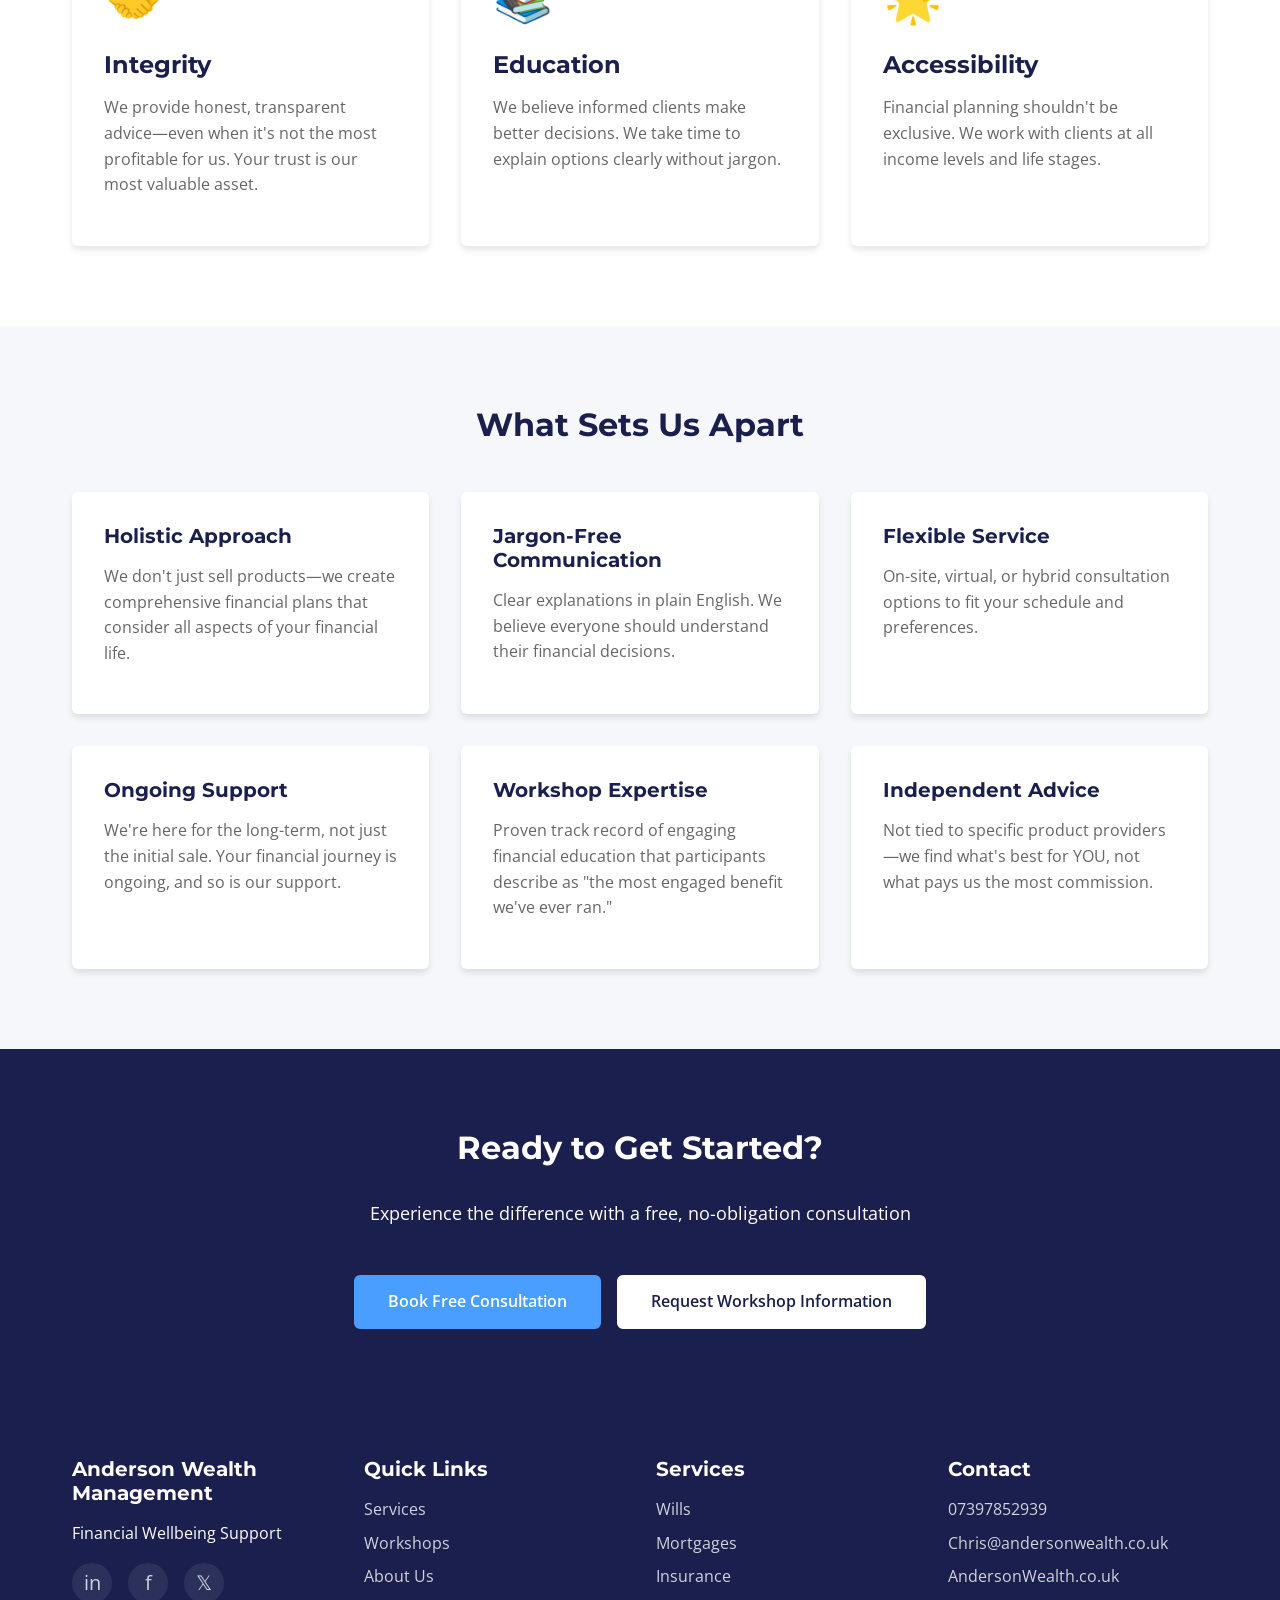
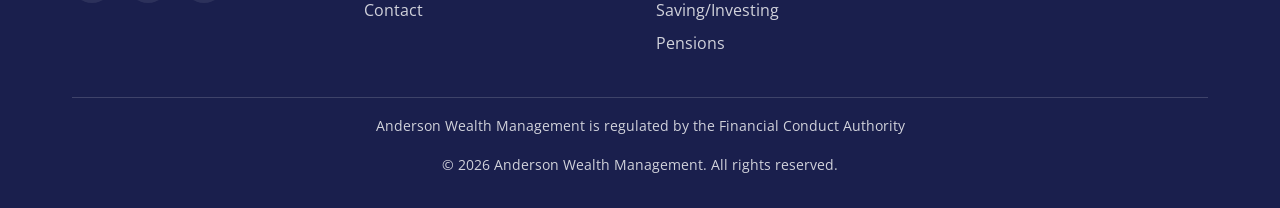
==== commit 6fe63e3c: "Add files via upload" ====
--- a/about.html
+++ b/about.html
@@ -3,8 +3,8 @@
 <head>
     <meta charset="UTF-8">
     <meta name="viewport" content="width=device-width, initial-scale=1.0">
-    <meta name="description" content="About CNA Financial Planning - FCA regulated financial advisors committed to reducing financial stress through expert guidance and education.">
-    <title>About Us | CNA Financial Planning</title>
+    <meta name="description" content="About Anderson Wealth Management - FCA regulated financial advisors committed to reducing financial stress through expert guidance and education.">
+    <title>About Us | Anderson Wealth Management</title>
     <link rel="stylesheet" href="css/styles.css">
     <link href="https://fonts.googleapis.com/css2?family=Montserrat:wght@700&family=Open+Sans:wght@400;600;700&display=swap" rel="stylesheet">
 </head>
@@ -13,8 +13,8 @@
     <header class="header">
         <div class="nav-container">
             <a href="index.html" class="logo">
-                <img src="images/logo.png" alt="CNA Financial Planning Logo">
-                <span>CNA Financial Planning</span>
+                <img src="images/logo.png" alt="Anderson Wealth Management Logo">
+                <span></span>
             </a>
             <nav>
                 <div class="nav-toggle">
@@ -45,12 +45,12 @@
     <section class="section">
         <div class="container">
             <div style="max-width: 900px; margin: 0 auto;">
-                <h2 class="text-center mb-3">About CNA Financial Planning</h2>
+                <h2 class="text-center mb-3">About Anderson Wealth Management</h2>
                 <p style="font-size: 1.1rem; text-align: center; color: var(--medium-grey);">
-                    CNA Financial Planning was founded on a simple belief: everyone deserves access to professional financial guidance, regardless of where they are in their financial journey. We're not just advisors—we're partners in your financial success.
+                    Anderson Wealth Management was founded on a simple belief: everyone deserves access to professional financial guidance, regardless of where they are in their financial journey. We're not just advisors—we're partners in your financial success.
                 </p>
                 <p style="text-align: center; margin-top: 2rem;">
-                    Financial stress affects productivity, wellbeing, and quality of life. Our mission is to reduce that stress through education, personalized planning, and ongoing support. Whether you're buying your first home, planning for retirement, or protecting your family's future, we're here to guide you every step of the way.
+                    Financial stress affects productivity, wellbeing, and quality of life. Our mission is to reduce that stress through education, personalised planning, and ongoing support. Whether you're buying your first home, planning for retirement, or protecting your family's future, we're here to guide you every step of the way.
                 </p>
             </div>
         </div>
@@ -75,7 +75,7 @@
                     </ul>
                     
                     <p class="team-bio" style="margin-top: 1rem;">
-                        <strong>Specializations:</strong> Mortgage advisory, pension planning, holistic financial planning
+                        <strong>Specialisations:</strong> Mortgage advisory, pension planning, holistic financial planning
                     </p>
                     
                     <p style="font-style: italic; margin-top: 1rem; font-size: 0.95rem;">
@@ -119,13 +119,13 @@
                 <div class="step">
                     <div class="step-number">2</div>
                     <h4>Analysis</h4>
-                    <p>We analyze your current financial position and identify opportunities for improvement and risk management.</p>
+                    <p>We analyse your current financial position and identify opportunities for improvement and risk management.</p>
                 </div>
                 
                 <div class="step">
                     <div class="step-number">3</div>
                     <h4>Strategy</h4>
-                    <p>We develop a personalized financial plan tailored to your goals, timeline, and risk tolerance.</p>
+                    <p>We develop a personalised financial plan tailored to your goals, timeline, and risk tolerance.</p>
                 </div>
                 
                 <div class="step">
@@ -144,7 +144,7 @@
             
             <div style="max-width: 800px; margin: 0 auto; text-align: center;">
                 <p style="font-size: 1.1rem; margin-bottom: 2rem;">
-                    CNA Financial Planning is regulated by the Financial Conduct Authority (FCA), ensuring we meet the highest standards of professional conduct and client protection.
+                    Anderson Wealth Management is regulated by the Financial Conduct Authority (FCA), ensuring we meet the highest standards of professional conduct and client protection.
                 </p>
                 
                 <div class="grid grid-2" style="margin-top: 2rem;">
@@ -162,7 +162,7 @@
                     <div>
                         <div style="background-color: rgba(255,255,255,0.1); padding: 2rem; border-radius: 6px;">
                             <h4 style="color: white;">Regulatory Statement</h4>
-                            <p>CNA Financial Planning is authorised and regulated by the Financial Conduct Authority.</p>
+                            <p>Anderson Wealth Management is authorised and regulated by the Financial Conduct Authority.</p>
                             <p style="font-size: 0.9rem; margin-top: 1rem;">
                                 FCA Number: [To be inserted]
                             </p>
@@ -243,7 +243,7 @@
     <section class="section section-navy">
         <div class="container text-center">
             <h2 class="mb-2">Ready to Get Started?</h2>
-            <p class="mb-3" style="font-size: 1.1rem;">Experience the CNA difference with a free, no-obligation consultation</p>
+            <p class="mb-3" style="font-size: 1.1rem;">Experience the difference with a free, no-obligation consultation</p>
             <div class="hero-buttons">
                 <a href="contact.html" class="btn btn-primary">Book Free Consultation</a>
                 <a href="workshops.html" class="btn btn-white">Request Workshop Information</a>
@@ -256,7 +256,7 @@
         <div class="container">
             <div class="footer-content">
                 <div>
-                    <h4>CNA Financial Planning</h4>
+                    <h4>Anderson Wealth Management</h4>
                     <p>Financial Wellbeing Support</p>
                     <div class="social-links">
                         <a href="#" aria-label="LinkedIn">in</a>
@@ -287,14 +287,14 @@
                     <h4>Contact</h4>
                     <ul>
                         <li><a href="tel:07397852939">07397852939</a></li>
-                        <li><a href="mailto:Chris@cnafinancial.co.uk">Chris@cnafinancial.co.uk</a></li>
-                        <li><a href="https://CNAfinancial.co.uk">CNAfinancial.co.uk</a></li>
+                        <li><a href="mailto:Chris@andersonwealth.co.uk">Chris@andersonwealth.co.uk</a></li>
+                        <li><a href="https://AndersonWealth.co.uk">AndersonWealth.co.uk</a></li>
                     </ul>
                 </div>
             </div>
             <div class="footer-bottom">
-                <p>CNA Financial Planning is regulated by the Financial Conduct Authority</p>
-                <p>&copy; 2026 CNA Financial Planning. All rights reserved.</p>
+                <p>Anderson Wealth Management is regulated by the Financial Conduct Authority</p>
+                <p>&copy; 2026 Anderson Wealth Management. All rights reserved.</p>
             </div>
         </div>
     </footer>
--- a/css/styles.css
+++ b/css/styles.css
@@ -624,7 +624,7 @@
 /* ===== CONTACT INFO ===== */
 .contact-methods {
     display: grid;
-    grid-template-columns: repeat(3, 1fr);
+    grid-template-columns: repeat(2, 1fr);
     gap: 2rem;
     margin-bottom: 3rem;
 }
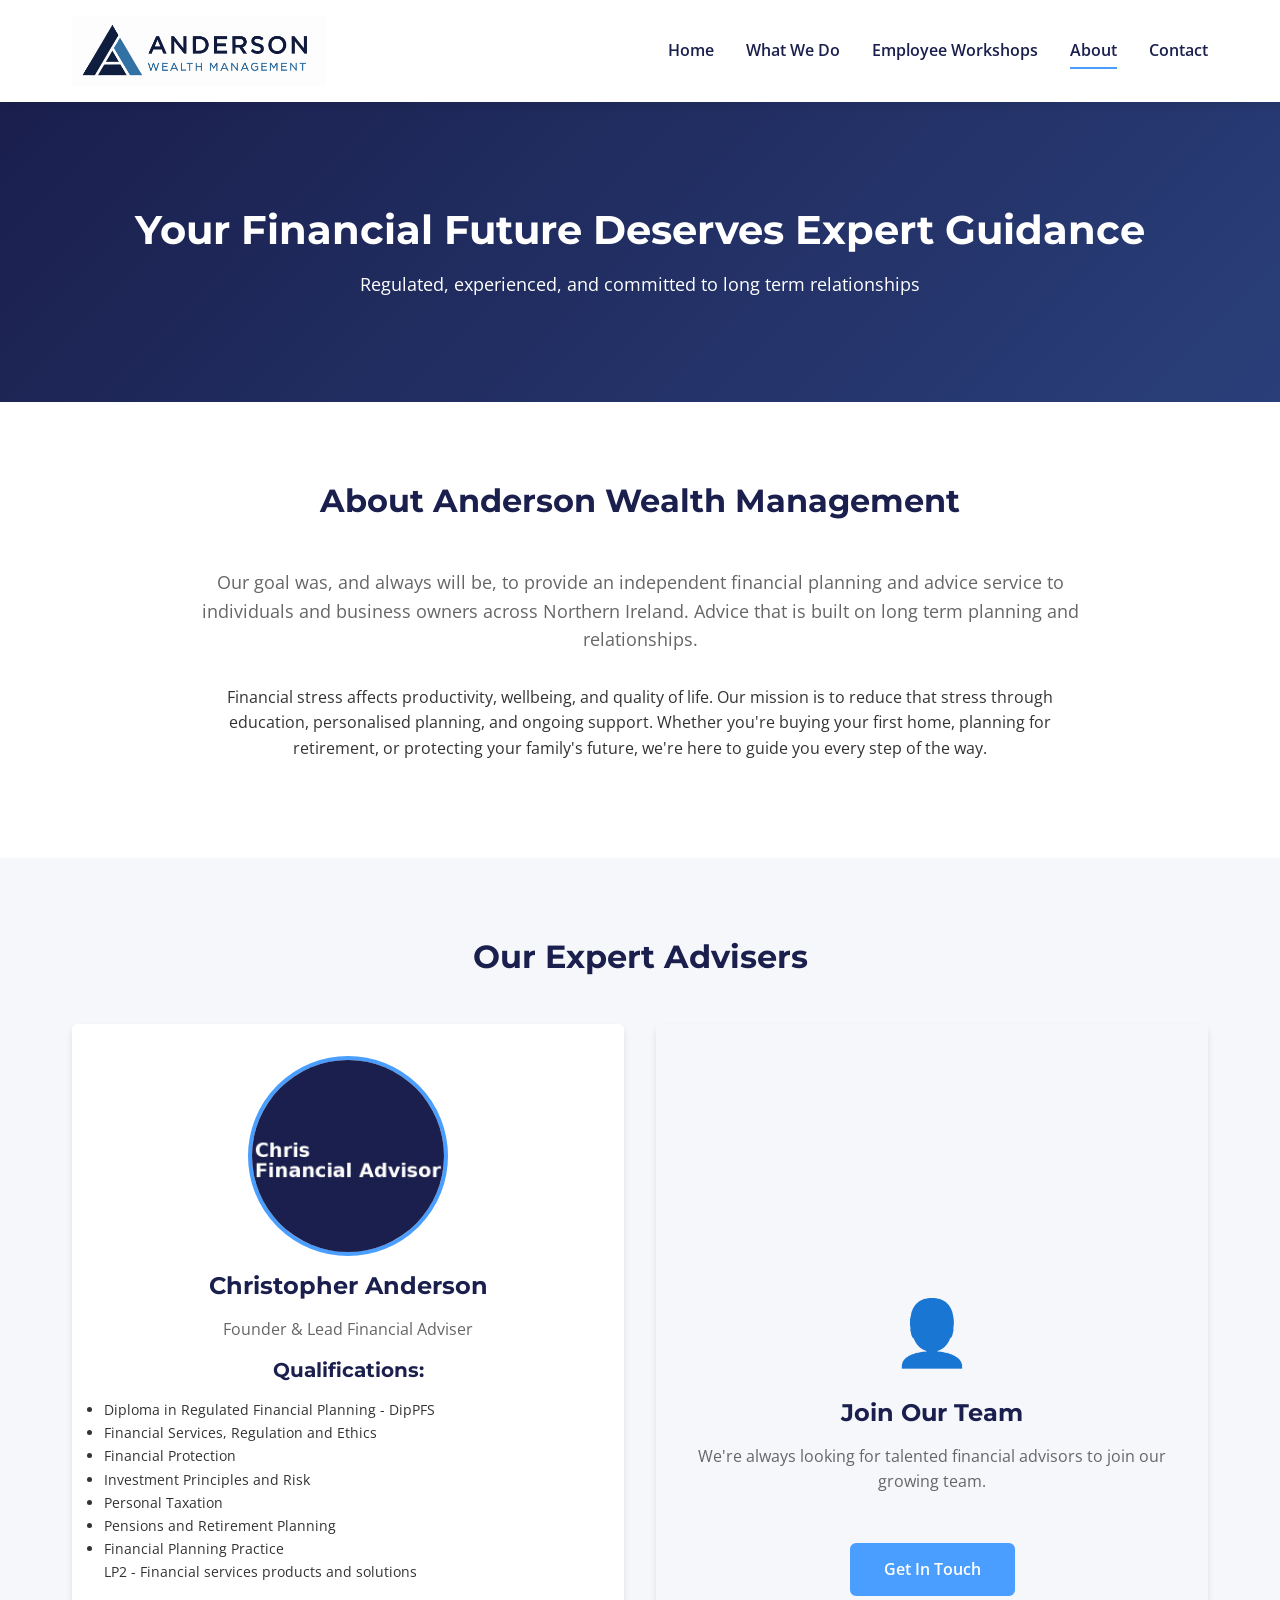
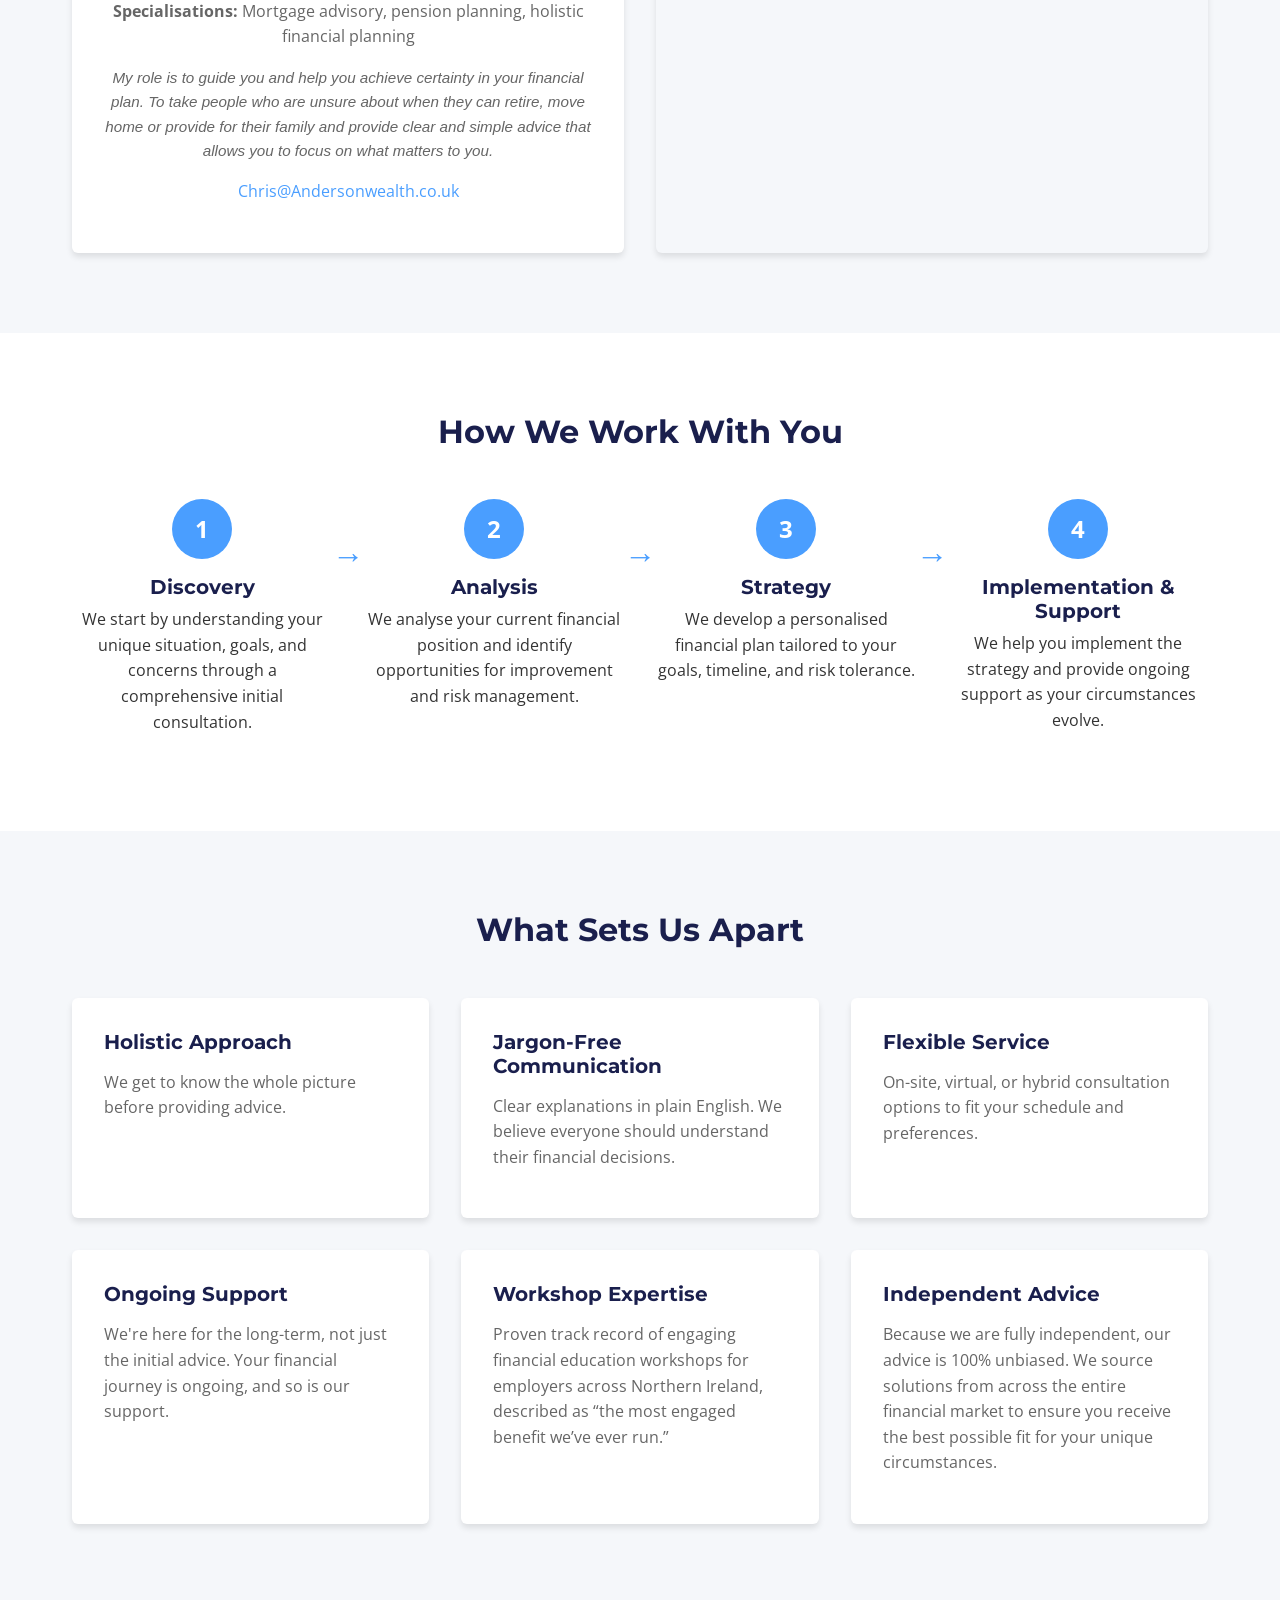
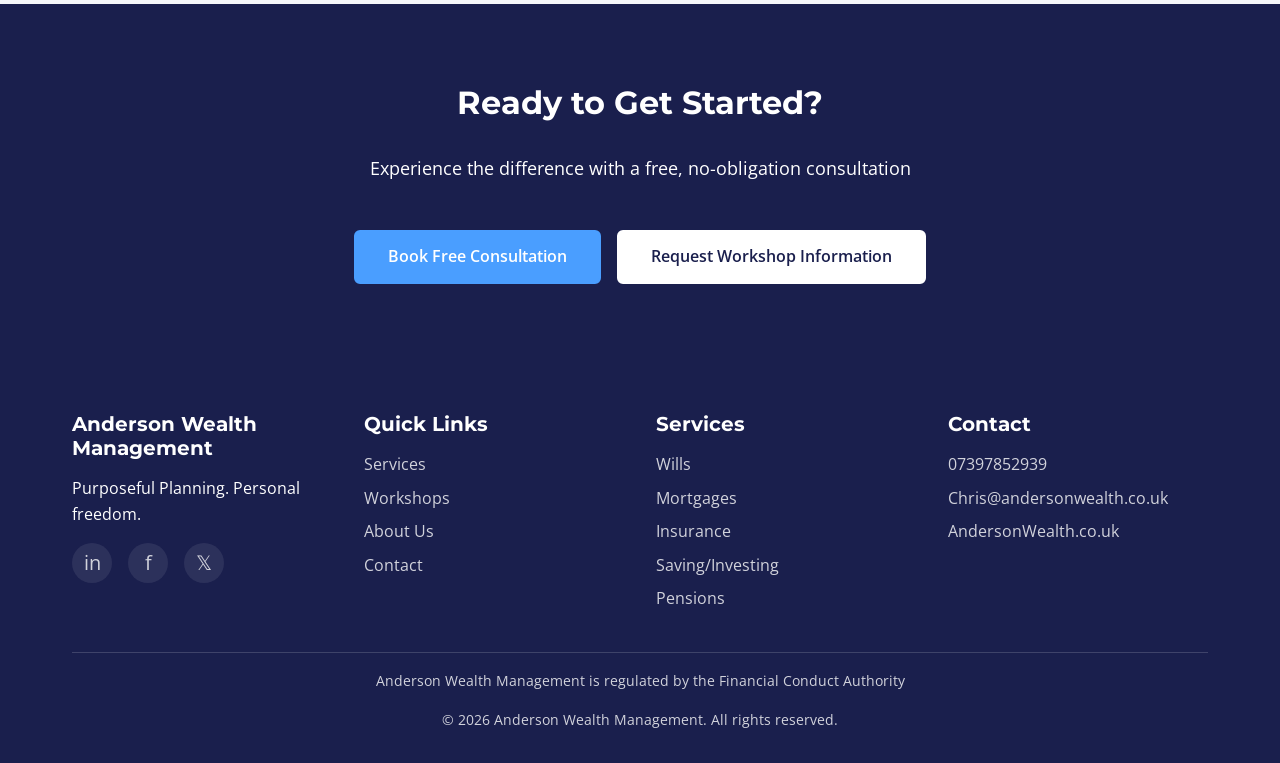
==== commit 54f00754: "Add files via upload" ====
--- a/about.html
+++ b/about.html
@@ -37,7 +37,7 @@
     <section class="hero">
         <div class="container">
             <h1>Your Financial Future Deserves Expert Guidance</h1>
-            <p>Regulated, experienced, and committed to your financial wellbeing</p>
+            <p>Regulated, experienced, and committed to long term relationships</p>
         </div>
     </section>
 
@@ -47,10 +47,13 @@
             <div style="max-width: 900px; margin: 0 auto;">
                 <h2 class="text-center mb-3">About Anderson Wealth Management</h2>
                 <p style="font-size: 1.1rem; text-align: center; color: var(--medium-grey);">
-                    Anderson Wealth Management was founded on a simple belief: everyone deserves access to professional financial guidance, regardless of where they are in their financial journey. We're not just advisors—we're partners in your financial success.
+                    Our goal was, and always will be, to provide an independent financial planning and advice service to
+                    individuals and business owners across Northern Ireland. Advice that is built on long term planning and
+                    relationships.
                 </p>
                 <p style="text-align: center; margin-top: 2rem;">
-                    Financial stress affects productivity, wellbeing, and quality of life. Our mission is to reduce that stress through education, personalised planning, and ongoing support. Whether you're buying your first home, planning for retirement, or protecting your family's future, we're here to guide you every step of the way.
+                    Financial stress affects productivity, wellbeing, and quality of life. Our mission is to reduce that stress through education, personalised planning, and ongoing support. 
+                    Whether you're buying your first home, planning for retirement, or protecting your family's future, we're here to guide you every step of the way.
                 </p>
             </div>
         </div>
@@ -59,19 +62,24 @@
     <!-- Meet the Team -->
     <section class="section section-light">
         <div class="container">
-            <h2 class="text-center mb-3">Our Expert Advisors</h2>
-            
-            <div class="grid grid-3">
+            <h2 class="text-center mb-3">Our Expert Advisers</h2>
+            
+            <div class="grid grid-2">
                 <div class="team-card card">
-                    <img src="images/team-chris.jpg" alt="Chris - Financial Advisor" class="team-photo">
-                    <h3 class="team-name">Chris</h3>
-                    <p class="team-title">Founder & Lead Financial Advisor</p>
+                    <img src="images/team-chris.jpg" alt="Christopher Anderson - Financial Advisor" class="team-photo">
+                    <h3 class="team-name">Christopher Anderson</h3>
+                    <p class="team-title">Founder & Lead Financial Adviser</p>
                     
                     <h4>Qualifications:</h4>
                     <ul style="text-align: left; font-size: 0.9rem;">
-                        <li>CeMAP Certified (Certificate in Mortgage Advice & Practice)</li>
-                        <li>Diploma in Regulated Financial Planning</li>
-                        <li>FCA Authorised Advisor</li>
+                        <li>Diploma in Regulated Financial Planning - DipPFS</li>
+                        <li>Financial Services, Regulation and Ethics</li>
+                        <li>Financial Protection</li>
+                        <li>Investment Principles and Risk</li>
+                        <li>Personal Taxation</li>
+                        <li>Pensions and Retirement Planning</li>
+                        <li>Financial Planning Practice</li>
+                        LP2 - Financial services products and solutions
                     </ul>
                     
                     <p class="team-bio" style="margin-top: 1rem;">
@@ -79,11 +87,13 @@
                     </p>
                     
                     <p style="font-style: italic; margin-top: 1rem; font-size: 0.95rem;">
-                        "I believe financial planning should be accessible and understandable. My goal is to demystify complex financial topics and empower clients to make confident decisions."
+                        My role is to guide you and help you achieve certainty in your financial plan. To take people who
+                        are unsure about when they can retire, move home or provide for their family and provide clear
+                        and simple advice that allows you to focus on what matters to you.
                     </p>
                     
                     <p style="margin-top: 1rem;">
-                        <a href="mailto:Chris@cnafinancial.co.uk">Chris@cnafinancial.co.uk</a>
+                        <a href="mailto:Chris@Andersonwealth.co.uk">Chris@Andersonwealth.co.uk</a>
                     </p>
                 </div>
 
@@ -94,12 +104,12 @@
                     <p>We're always looking for talented financial advisors to join our growing team.</p>
                     <a href="contact.html" class="btn btn-primary mt-2">Get In Touch</a>
                 </div>
-
+                <!--
                 <div class="team-card card" style="display: flex; flex-direction: column; justify-content: center; align-items: center; min-height: 400px; background-color: var(--light-grey);">
                     <div style="font-size: 4rem; color: var(--light-blue); margin-bottom: 1rem;">👤</div>
                     <h3>Growing Team</h3>
                     <p>As we expand our services, we'll be adding more expert advisors to better serve you.</p>
-                </div>
+                </div>-->
             </div>
         </div>
     </section>
@@ -136,8 +146,8 @@
             </div>
         </div>
     </section>
-
-    <!-- Credentials -->
+    <!--
+     Credentials 
     <section class="section section-navy">
         <div class="container">
             <h2 class="text-center mb-3">Regulated & Qualified</h2>
@@ -173,7 +183,7 @@
         </div>
     </section>
 
-    <!-- Values -->
+     Values 
     <section class="section">
         <div class="container">
             <h2 class="text-center mb-3">Our Values</h2>
@@ -199,7 +209,7 @@
             </div>
         </div>
     </section>
-
+-->
     <!-- Why Choose CNA -->
     <section class="section section-light">
         <div class="container">
@@ -208,7 +218,7 @@
             <div class="grid grid-3">
                 <div class="card">
                     <h4>Holistic Approach</h4>
-                    <p>We don't just sell products—we create comprehensive financial plans that consider all aspects of your financial life.</p>
+                    <p>We get to know the whole picture before providing advice.</p>
                 </div>
                 
                 <div class="card">
@@ -223,17 +233,18 @@
                 
                 <div class="card">
                     <h4>Ongoing Support</h4>
-                    <p>We're here for the long-term, not just the initial sale. Your financial journey is ongoing, and so is our support.</p>
+                    <p>We're here for the long-term, not just the initial advice. Your financial journey is ongoing, and so is our support.</p>
                 </div>
                 
                 <div class="card">
                     <h4>Workshop Expertise</h4>
-                    <p>Proven track record of engaging financial education that participants describe as "the most engaged benefit we've ever ran."</p>
+                    <p>Proven track record of engaging financial education workshops for employers across Northern Ireland, described as “the most engaged benefit we’ve ever run.”</p>
                 </div>
                 
                 <div class="card">
                     <h4>Independent Advice</h4>
-                    <p>Not tied to specific product providers—we find what's best for YOU, not what pays us the most commission.</p>
+                    <p>Because we are fully independent, our advice is 100% unbiased. We source solutions from 
+                    across the entire financial market to ensure you receive the best possible fit for your unique circumstances.</p>
                 </div>
             </div>
         </div>
@@ -257,7 +268,7 @@
             <div class="footer-content">
                 <div>
                     <h4>Anderson Wealth Management</h4>
-                    <p>Financial Wellbeing Support</p>
+                    <p>Purposeful Planning. Personal freedom.</p>
                     <div class="social-links">
                         <a href="#" aria-label="LinkedIn">in</a>
                         <a href="#" aria-label="Facebook">f</a>
--- a/css/styles.css
+++ b/css/styles.css
@@ -196,6 +196,7 @@
 
 .section {
     padding: 5rem 0;
+    scroll-margin-top: 100px;
 }
 
 .section-navy {
@@ -703,7 +704,7 @@
     display: grid;
     grid-template-columns: 1fr 1fr;
     gap: 3rem;
-    align-items: center;
+    align-items: top;
     margin-bottom: 4rem;
 }
 
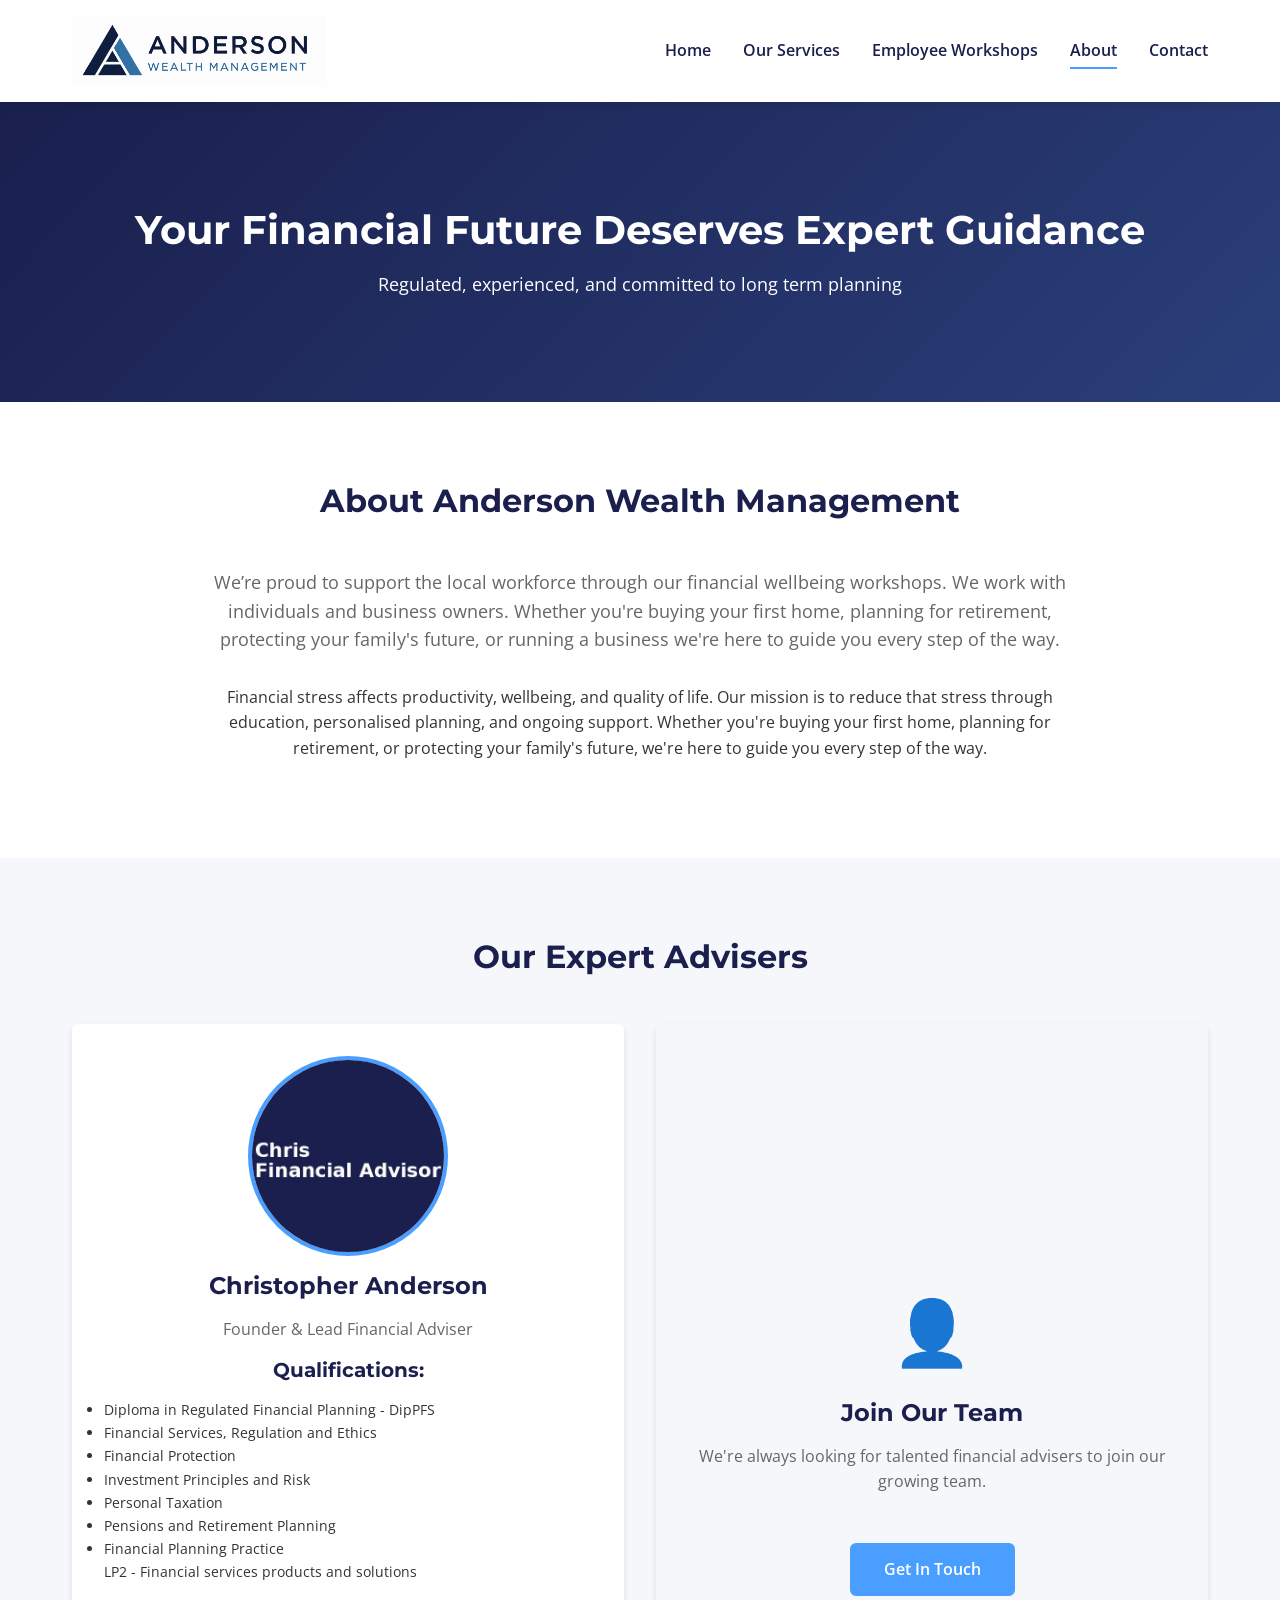
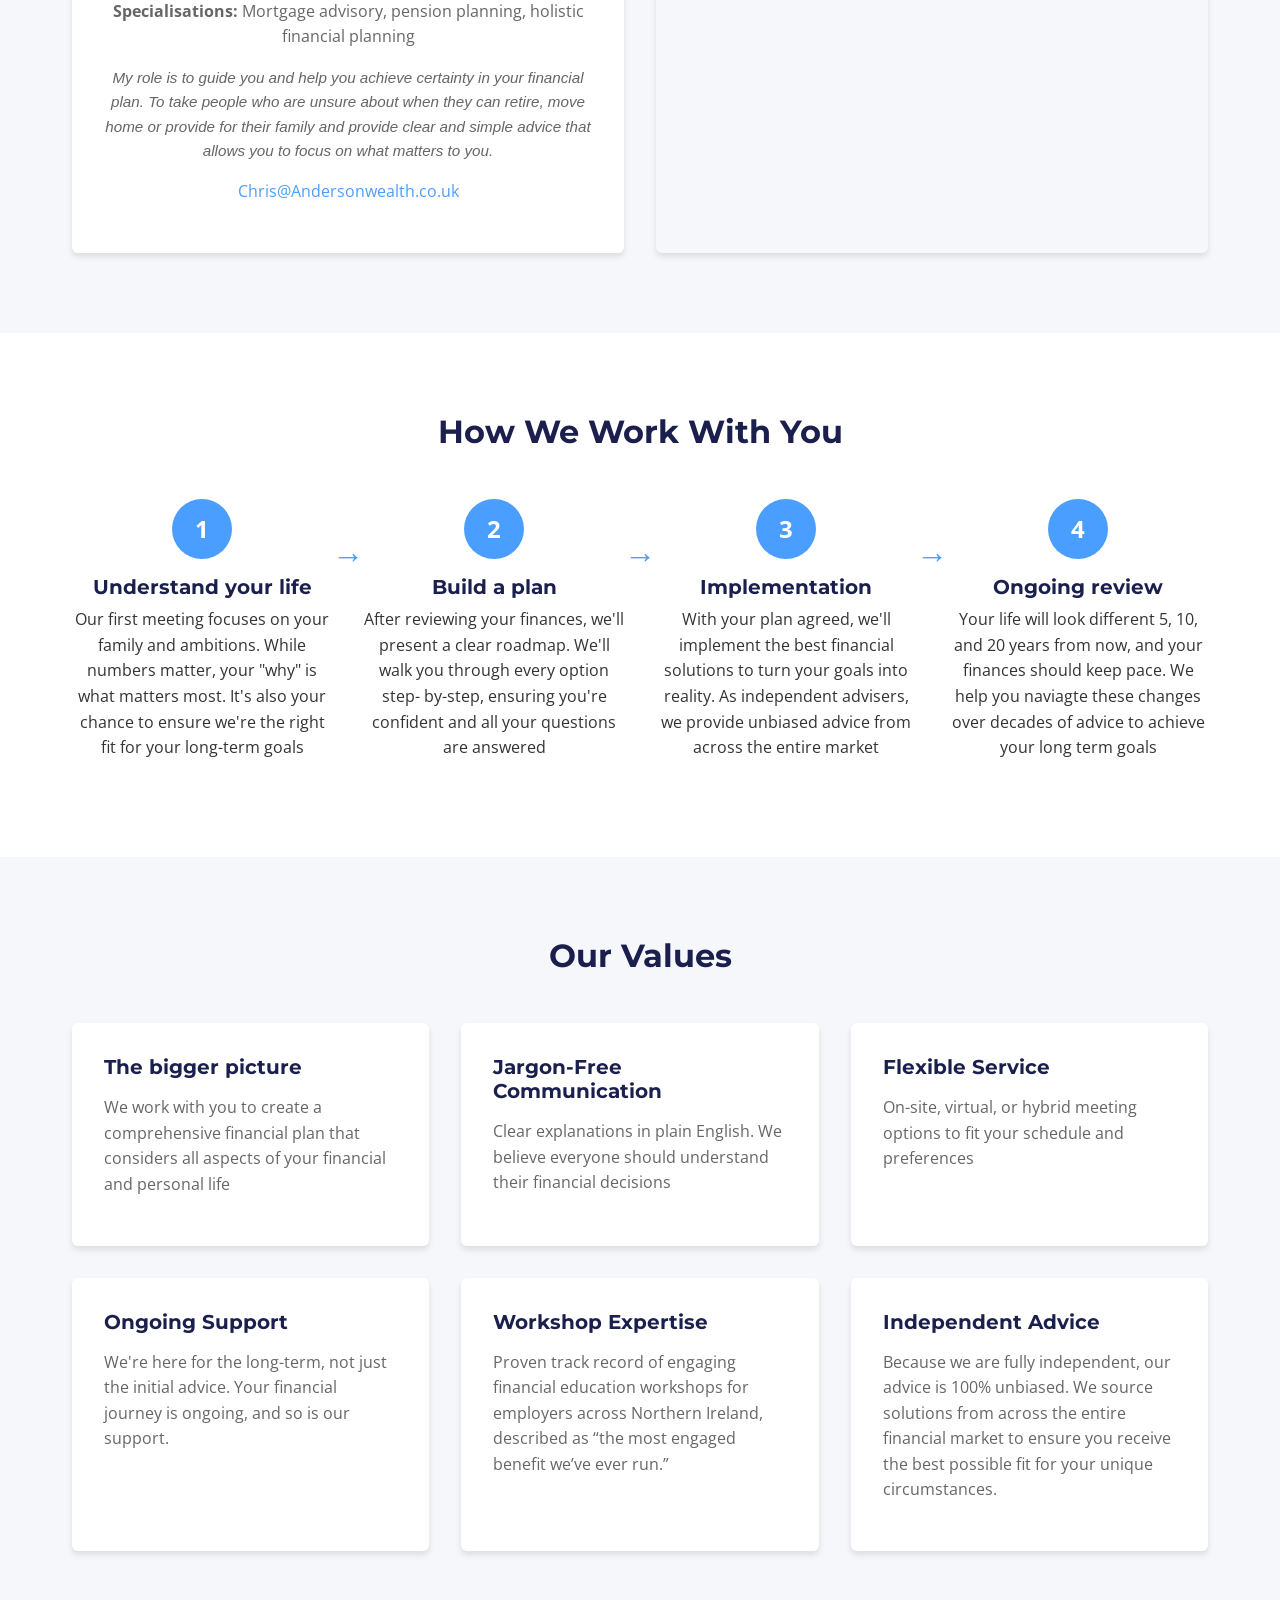
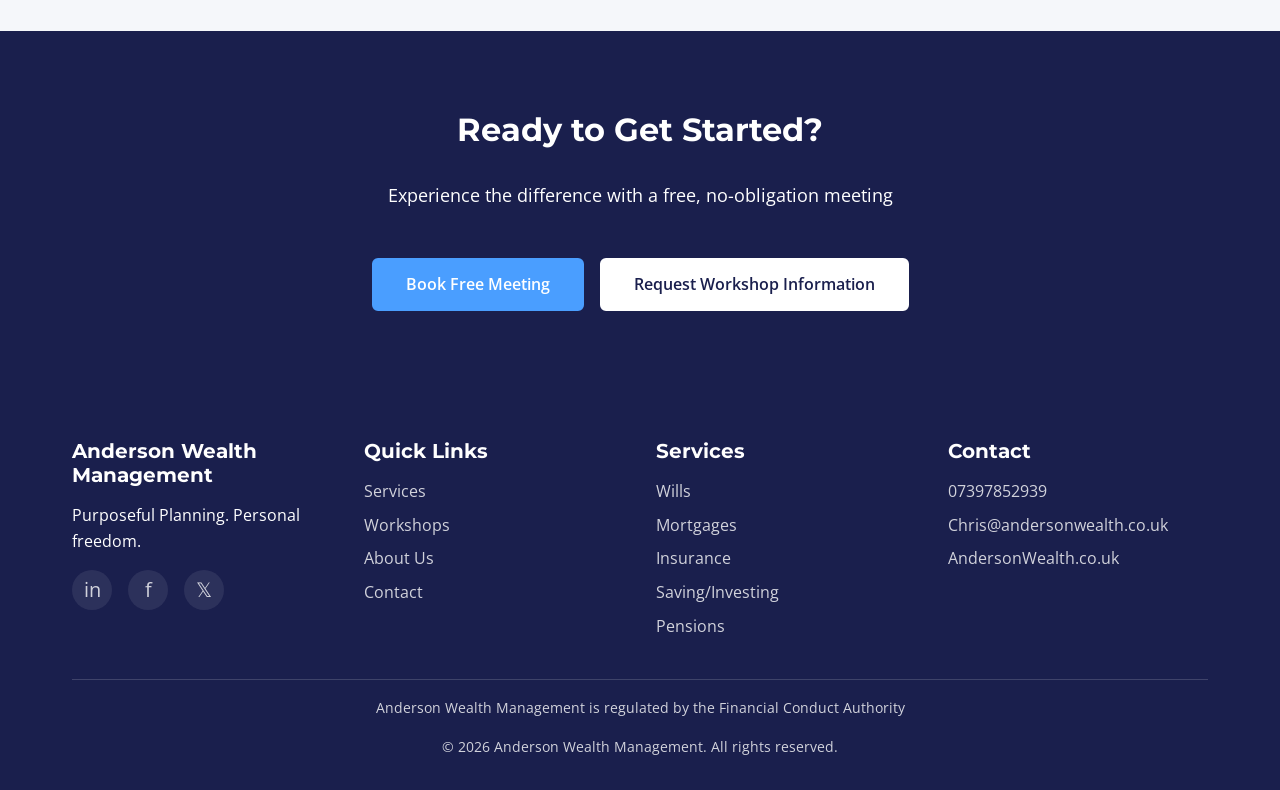
==== commit 9e7e68dc: "Add files via upload" ====
--- a/about.html
+++ b/about.html
@@ -24,7 +24,7 @@
                 </div>
                 <ul class="nav-menu">
                     <li><a href="index.html">Home</a></li>
-                    <li><a href="services.html">What We Do</a></li>
+                    <li><a href="services.html">Our Services</a></li>
                     <li><a href="workshops.html">Employee Workshops</a></li>
                     <li><a href="about.html">About</a></li>
                     <li><a href="contact.html">Contact</a></li>
@@ -37,7 +37,7 @@
     <section class="hero">
         <div class="container">
             <h1>Your Financial Future Deserves Expert Guidance</h1>
-            <p>Regulated, experienced, and committed to long term relationships</p>
+            <p>Regulated, experienced, and committed to long term planning</p>
         </div>
     </section>
 
@@ -47,9 +47,9 @@
             <div style="max-width: 900px; margin: 0 auto;">
                 <h2 class="text-center mb-3">About Anderson Wealth Management</h2>
                 <p style="font-size: 1.1rem; text-align: center; color: var(--medium-grey);">
-                    Our goal was, and always will be, to provide an independent financial planning and advice service to
-                    individuals and business owners across Northern Ireland. Advice that is built on long term planning and
-                    relationships.
+                    We’re proud to support the local workforce through our financial wellbeing workshops.
+ We work with individuals and business owners. Whether you're buying your first home, planning for retirement, protecting your family's future, or running a business we're here to guide you every step of the way.
+
                 </p>
                 <p style="text-align: center; margin-top: 2rem;">
                     Financial stress affects productivity, wellbeing, and quality of life. Our mission is to reduce that stress through education, personalised planning, and ongoing support. 
@@ -101,7 +101,7 @@
                 <div class="team-card card" style="display: flex; flex-direction: column; justify-content: center; align-items: center; min-height: 400px; background-color: var(--light-grey);">
                     <div style="font-size: 4rem; color: var(--light-blue); margin-bottom: 1rem;">👤</div>
                     <h3>Join Our Team</h3>
-                    <p>We're always looking for talented financial advisors to join our growing team.</p>
+                    <p>We're always looking for talented financial advisers to join our growing team.</p>
                     <a href="contact.html" class="btn btn-primary mt-2">Get In Touch</a>
                 </div>
                 <!--
@@ -122,26 +122,26 @@
             <div class="process-steps">
                 <div class="step">
                     <div class="step-number">1</div>
-                    <h4>Discovery</h4>
-                    <p>We start by understanding your unique situation, goals, and concerns through a comprehensive initial consultation.</p>
+                    <h4>Understand your life</h4>
+                    <p>Our first meeting focuses on your family and ambitions. While numbers matter, your "why" is what matters most. It's also your chance to ensure we're the right fit for your long-term goals</p>
                 </div>
                 
                 <div class="step">
                     <div class="step-number">2</div>
-                    <h4>Analysis</h4>
-                    <p>We analyse your current financial position and identify opportunities for improvement and risk management.</p>
+                    <h4>Build a plan</h4>
+                    <p>After reviewing your finances, we'll present a clear roadmap. We'll walk you through every option step- by-step, ensuring you're confident and all your questions are answered</p>
                 </div>
                 
                 <div class="step">
                     <div class="step-number">3</div>
-                    <h4>Strategy</h4>
-                    <p>We develop a personalised financial plan tailored to your goals, timeline, and risk tolerance.</p>
+                    <h4>Implementation</h4>
+                    <p>With your plan agreed, we'll implement the best financial solutions to turn your goals into reality. As independent advisers, we provide unbiased advice from across the entire market</p>
                 </div>
                 
                 <div class="step">
                     <div class="step-number">4</div>
-                    <h4>Implementation & Support</h4>
-                    <p>We help you implement the strategy and provide ongoing support as your circumstances evolve.</p>
+                    <h4>Ongoing review</h4>
+                    <p>Your life will look different 5, 10, and 20 years from now, and your finances should keep pace. We help you naviagte these changes over decades of advice to achieve your long term goals</p>
                 </div>
             </div>
         </div>
@@ -213,22 +213,22 @@
     <!-- Why Choose CNA -->
     <section class="section section-light">
         <div class="container">
-            <h2 class="text-center mb-3">What Sets Us Apart</h2>
+            <h2 class="text-center mb-3">Our Values</h2>
             
             <div class="grid grid-3">
                 <div class="card">
-                    <h4>Holistic Approach</h4>
-                    <p>We get to know the whole picture before providing advice.</p>
+                    <h4>The bigger picture</h4>
+                    <p>We work with you to create a comprehensive financial plan that considers all aspects of your financial and personal life</p>
                 </div>
                 
                 <div class="card">
                     <h4>Jargon-Free Communication</h4>
-                    <p>Clear explanations in plain English. We believe everyone should understand their financial decisions.</p>
+                    <p>Clear explanations in plain English. We believe everyone should understand their financial decisions</p>
                 </div>
                 
                 <div class="card">
                     <h4>Flexible Service</h4>
-                    <p>On-site, virtual, or hybrid consultation options to fit your schedule and preferences.</p>
+                    <p>On-site, virtual, or hybrid meeting options to fit your schedule and preferences</p>
                 </div>
                 
                 <div class="card">
@@ -254,9 +254,9 @@
     <section class="section section-navy">
         <div class="container text-center">
             <h2 class="mb-2">Ready to Get Started?</h2>
-            <p class="mb-3" style="font-size: 1.1rem;">Experience the difference with a free, no-obligation consultation</p>
+            <p class="mb-3" style="font-size: 1.1rem;">Experience the difference with a free, no-obligation meeting</p>
             <div class="hero-buttons">
-                <a href="contact.html" class="btn btn-primary">Book Free Consultation</a>
+                <a href="contact.html" class="btn btn-primary">Book Free Meeting</a>
                 <a href="workshops.html" class="btn btn-white">Request Workshop Information</a>
             </div>
         </div>
